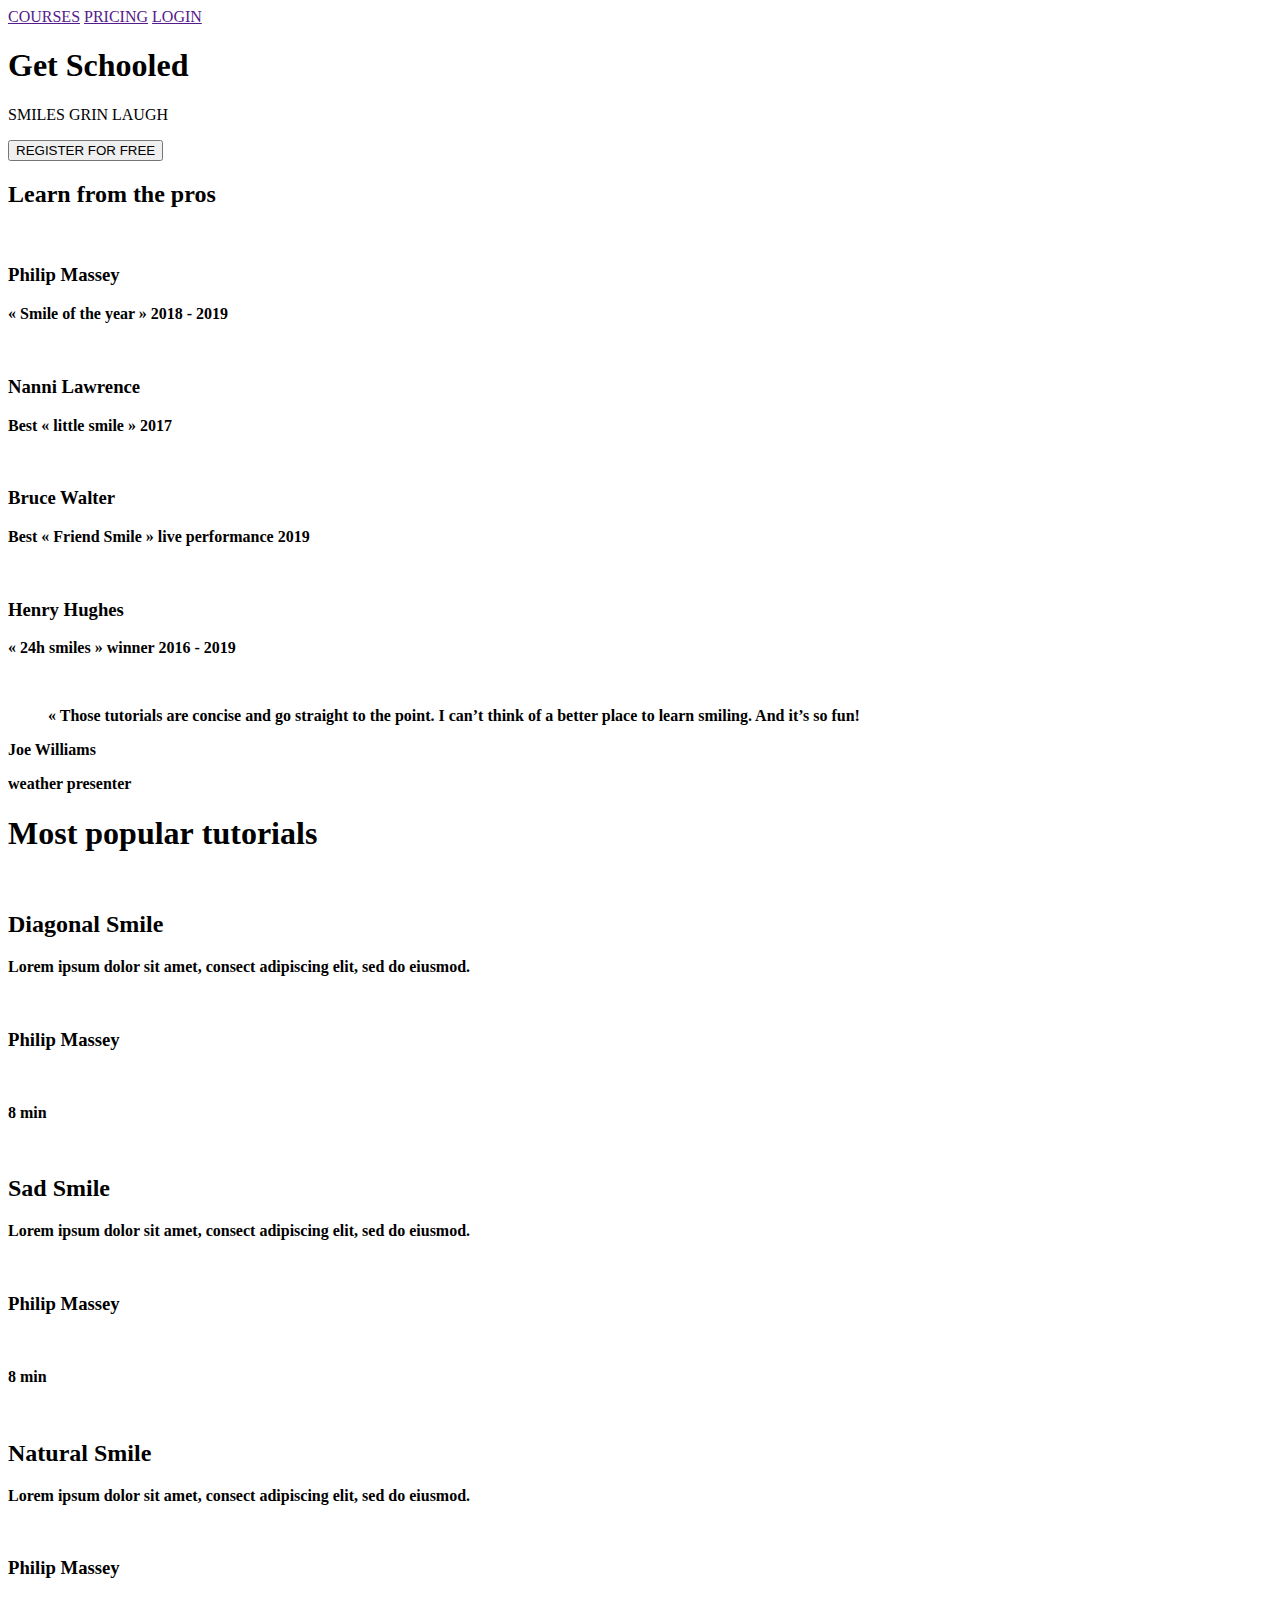
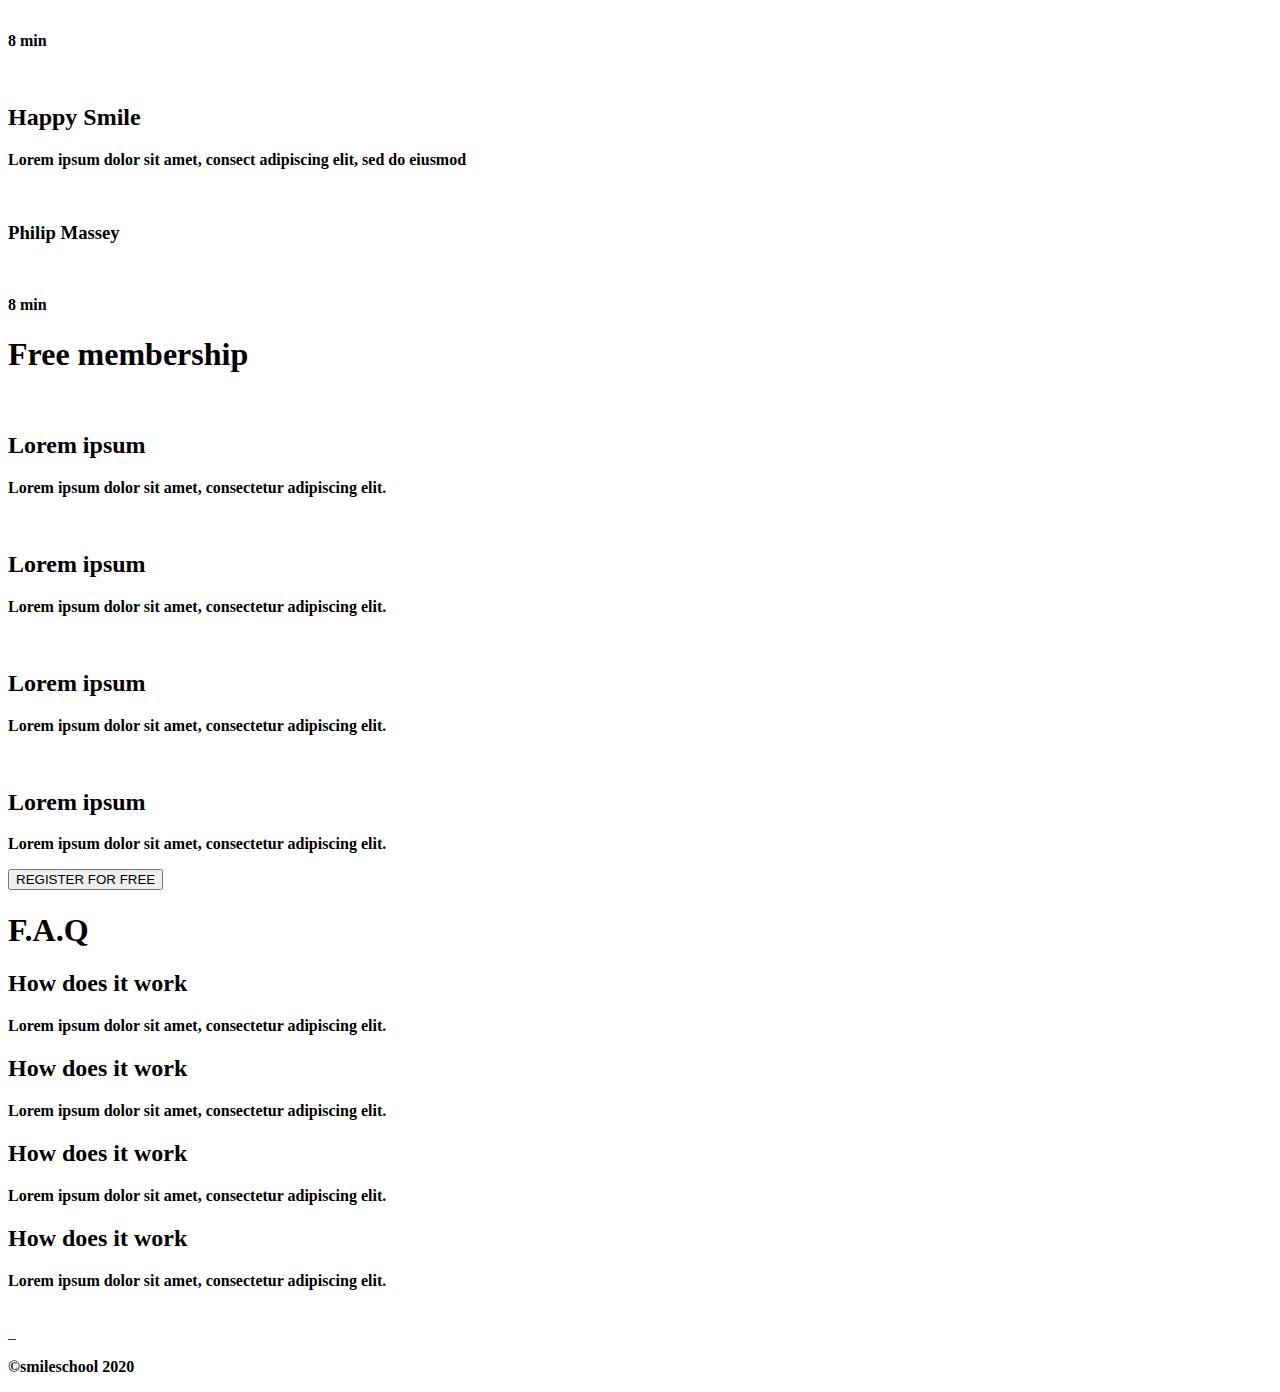
==== css_advanced/index.html @ d0dc6a41 "new changes" ====
<!DOCTYPE html>
<html lang="en">
<head> 
        <meta charset="utf-8">
		<meta name="viewport" content="width=device-width, initial-scale=1.0">
		<title><b>My Figma Schooled Homepage</b></title>
</head>
<body>
    <header>
        <div>
            <a href=""target="_blank>
                <img src="" alt="">
            </a>
            <div> 
                <a href="" target="_blank">COURSES</a>
                <a href="" target="_blank">PRICING</a>
                <a href="" target="_blank">LOGIN</a>
            </div>
        </div>
    </header>
    <main>
        <section>
            <div>
                    <h1>Get Schooled</h1>
                    <p>SMILES	GRIN	LAUGH</p>
                    <button>REGISTER FOR FREE</button>
            </div>
            <div>
                <h2><b>Learn<b> from the pros</h2>
                <div>
                    <div>
                        <img src="" alt="">
                        <h3>Philip Massey</h3>
                        <p>« Smile of the year » 2018 - 2019</p>
                    </div>
                    <div>
                        <img src="" alt="">
                        <h3>Nanni Lawrence</h3>
                        <p>Best « little smile » 2017</p>
                    </div>
                    <div>
                        <img src="" alt="">
                        <h3> Bruce Walter</h3>
                        <p>Best « Friend Smile » live performance 2019</p>
                    </div>
                    <div>
                        <img src="" alt="">
                        <h3>Henry Hughes</h3>
                        <p>« 24h smiles » winner 2016 - 2019</p>
                    </div>
                </div>
            </div>
        </section>
        <section>
            <div>
                <img src="" alt="">
                <div>
                     <blockquote>« Those tutorials are concise and go straight to the point. I can’t think of a better place to learn smiling. And it’s so fun!</blockquote>
                     <p>Joe Williams</p>
                     <p>weather presenter</p>
               </div>
            </div>
        </section>
        <section>
            <h1>Most <b>popular</b> tutorials</h1>
            <div>
                <div>
                    <img src="" alt="">
                    <h2>Diagonal Smile</h2>
                    <p>Lorem ipsum dolor sit amet, consect adipiscing elit, sed do eiusmod.</p>
                    <div>
                        <img src="" alt="">
                        <h3>Philip Massey</h3>
                    </div>
                    <div>
                        <div>
                            <img src="" alt="">
                            <img src="" alt="">
                            <img src="" alt="">
                            <img src="" alt="">
                            <img src="" alt="">
                        </div>
                        <p>8 min</p>
                    </div>
                </div>
                <div>
                    <img src="" alt="">
                    <h2>Sad Smile</h2>
                    <p>Lorem ipsum dolor sit amet, consect adipiscing elit, sed do eiusmod.</p>
                    <div>
                        <img src="" alt="">
                        <h3>Philip Massey</h3>
                    </div>
                    <div>
                        <div>
                            <img src="" alt="">
                            <img src="" alt="">
                            <img src="" alt="">
                            <img src="" alt="">
                        </div>
                        <p>8 min</p>
                    </div>
                </div>
                <div>
                    <img src="" alt="">
                    <h2>Natural Smile</h2>
                    <p>Lorem ipsum dolor sit amet, consect adipiscing elit, sed do eiusmod.</p>
                    <div>
                        <img src="" alt="">
                        <h3>Philip Massey</h3>
                    </div>
                    <div>
                        <div>
                            <img src="" alt="">
                            <img src="" alt="">
                            <img src="" alt="">
                            <img src="" alt="">
                        </div>
                        <p>8 min</p>
                    </div>
                </div>
                <div>
                    <img src="" alt="">
                    <h2>Happy Smile</h2>
                    <p>Lorem ipsum dolor sit amet, consect adipiscing elit, sed do eiusmod</p>
                    <div>
                        <img>
                        <h3>Philip Massey</h3>
                    </div>
                    <div>
                        <div>
                            <img src="" alt="">
                            <img src="" alt="">
                            <img src="" alt="">
                            <img src="" alt="">
                        </div>
                        <p>8 min</p>
                    </div>
                </div>
            </div>
        </section>
            <section>
                <h1><b>Free</b> membership</h1>
                <div>
                    <div>
                        <img src="" alt="">
                        <h2>Lorem ipsum</h2>
                        <p>Lorem ipsum dolor sit amet, consectetur adipiscing elit.</p>
                    </div>
                    <div>
                        <img src="" alt="">
                        <h2>Lorem ipsum</h2>
                        <p>Lorem ipsum dolor sit amet, consectetur adipiscing elit.</p>
                    </div>
                    <div>
                        <img src="" alt="">
                        <h2>Lorem ipsum</h2>
                        <p>Lorem ipsum dolor sit amet, consectetur adipiscing elit.</p>
                    </div>
                    <div>
                        <img src="" alt="">
                        <h2>Lorem ipsum</h2>
                        <p>Lorem ipsum dolor sit amet, consectetur adipiscing elit.</p>
                    </div>
                </div>
                <button> REGISTER FOR FREE</button>
            </section>
            <section>
                <h1>F.A.Q</h1>
                <div>
                    <div>
                         <div>
                              <h2>How does it work</h2>
                              <p>Lorem ipsum dolor sit amet, consectetur adipiscing elit.</p>
                         </div>
                         <div>
                            <h2>How does it work</h2>
                            <p>Lorem ipsum dolor sit amet, consectetur adipiscing elit.</p>
                         </div>
                    </div>
                    <div>
                        <div>
                             <h2>How does it work</h2>
                             <p>Lorem ipsum dolor sit amet, consectetur adipiscing elit.</p>
                        </div>
                        <div>
                           <h2>How does it work</h2>
                           <p>Lorem ipsum dolor sit amet, consectetur adipiscing elit.</p>
                        </div>
                   </div>
                </div>
            </section>
    </main>
    <footer>
        <div>
            <div>
                <img src="" alt="">
                <div>
                    <a href="" target="">
                        <img src="" alt="">
                    </a>
                    <a href="" target="">
                        <img src="" alt="">
                    </a>
                    <a href="" target="">
                        <img src="" alt="">
                    </a>
                </div>
            </div>
            <p>&copy;smileschool 2020</p>
    </footer>
</body>
</html>
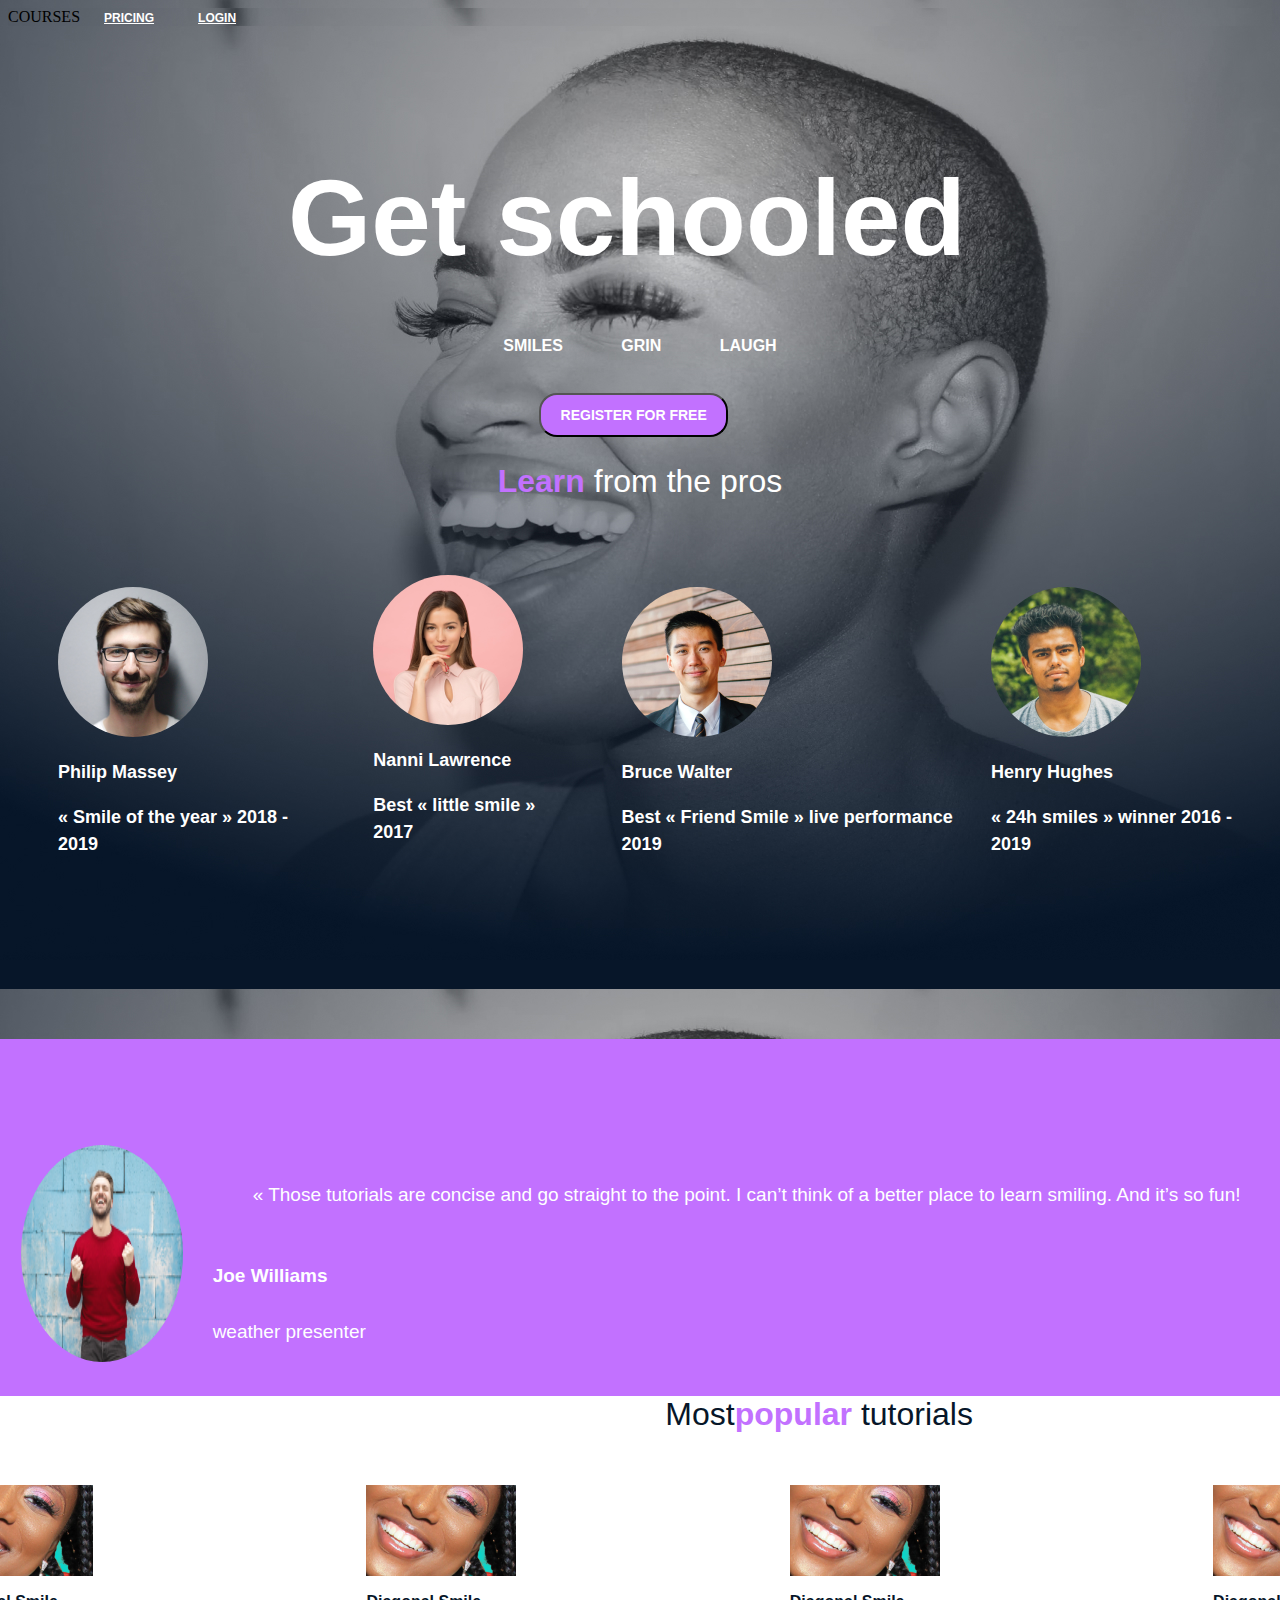
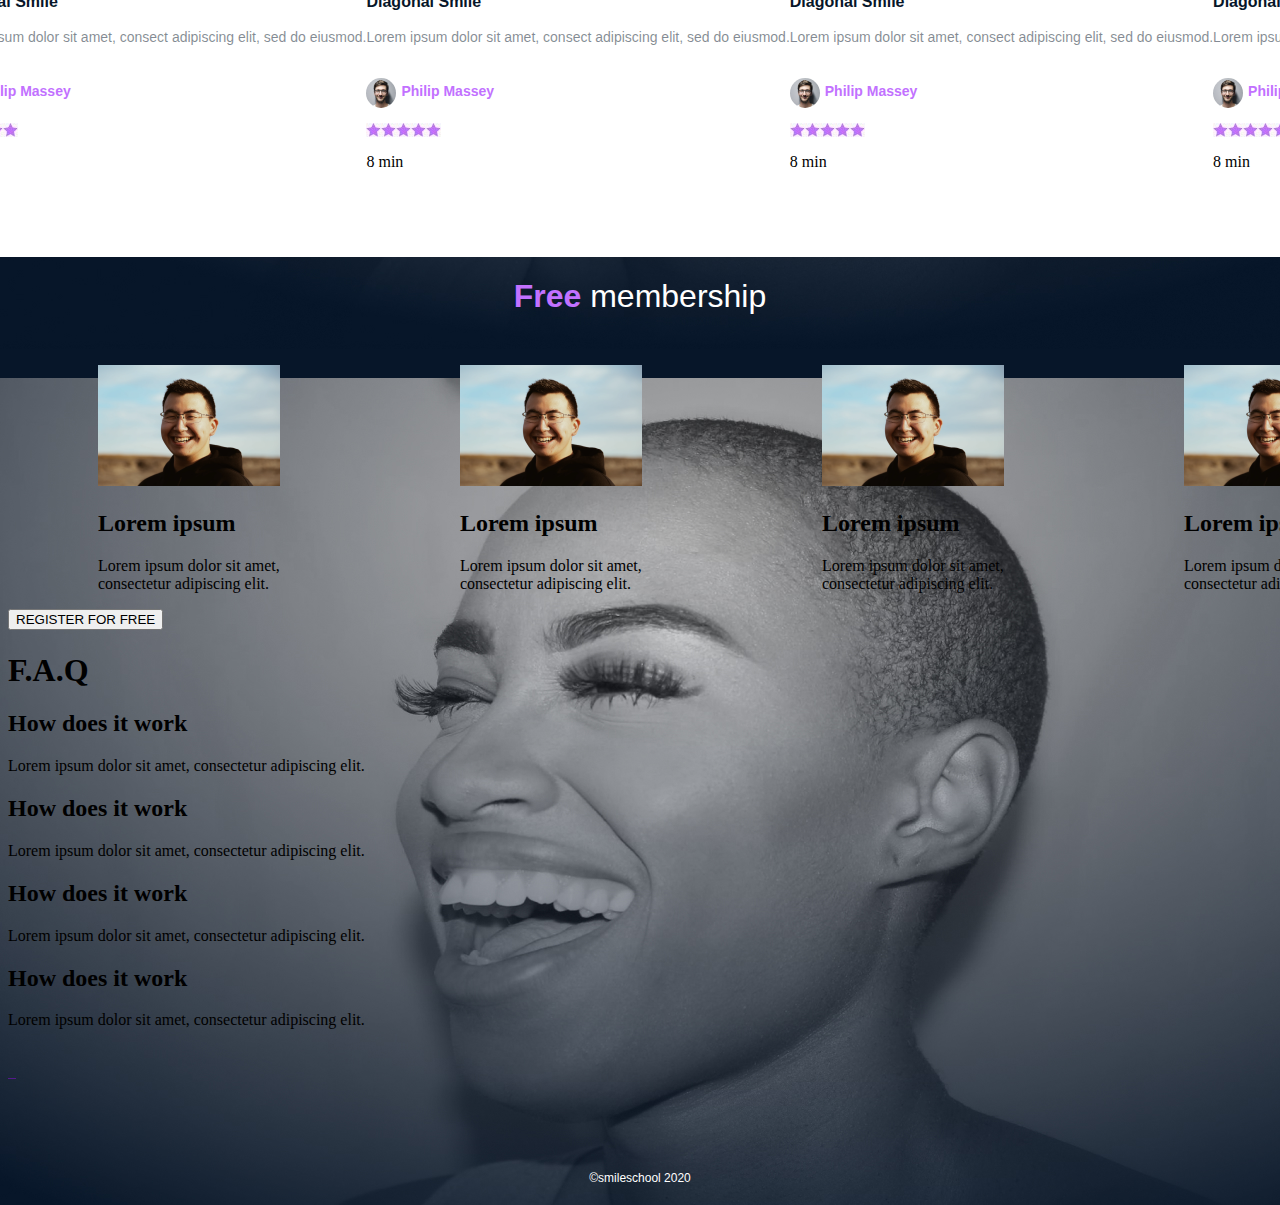
==== commit 169c8e63: "new changes" ====
--- a/css_advanced/index.html
+++ b/css_advanced/index.html
@@ -4,163 +4,168 @@
         <meta charset="utf-8">
 		<meta name="viewport" content="width=device-width, initial-scale=1.0">
 		<title><b>My Figma Schooled Homepage</b></title>
+        <link rel="stylesheet" href="base.css">
+		<link rel="stylesheet" href="style.css">
 </head>
 <body>
-    <header>
-        <div>
-            <a href=""target="_blank>
+    <header class ="flex-size_1">
+        <div class="flex_header"> 
+            <a href="https://getemoji.com/"target="_blank>
                 <img src="" alt="">
             </a>
-            <div> 
-                <a href="" target="_blank">COURSES</a>
-                <a href="" target="_blank">PRICING</a>
-                <a href="" target="_blank">LOGIN</a>
+            <div class="header_links_display> 
+                <a href="https://www.udacity.com/" target="_blank" class="header_links">COURSES</a>
+					<a href="https://bit.ly/3PHUTER" target="_blank" class="header_links">PRICING</a>
+					<a href="https://www.geeksforgeeks.org/" target="_blank" class="header_links">LOGIN</a>
             </div>
         </div>
     </header>
-    <main>
-        <section>
+    <main class="flex-size_2">
+        <section class="first_section">
+            <div class="first_div">
+                <h1 class="get_schooled">Get schooled</h1>
+                <p class="expressions"><b class="smile">SMILES</b>	<b class="grin">GRIN</b>	<b class="laugh">LAUGH</b></p>
+                <button class="first_button">REGISTER FOR FREE</button>
+            </div>
             <div>
-                    <h1>Get Schooled</h1>
-                    <p>SMILES	GRIN	LAUGH</p>
-                    <button>REGISTER FOR FREE</button>
-            </div>
+                <h2 class="learning"><b class="learn">Learn</b> from the pros</h2>
+                <div class="flex_banner learn_banner_dist">
+                    <div>
+                        <img src="Images/Phillip Massey.png" class="banner_images">
+                        <h3 class="banner_names">Philip Massey</h3>
+                        <p class="banner_names">« Smile of the year » 2018 - 2019</p>
+                    </div>
+                    <div class="space">
+                        <img src="Images/Nannie Lawrence.png" class="banner_images">
+                        <h3 class="banner_names">Nanni Lawrence</h3>
+                        <p class="banner_names">Best « little smile » 2017</p>
+                    </div>
+                    <div>
+                        <img src="Images/Bruce Walters.png" class="banner_images">
+                        <h3 class="banner_names"> Bruce Walter</h3>
+                        <p class="banner_names">Best « Friend Smile » live performance 2019</p>
+                    </div>
+                    <div>
+                        <img src="Images/Henry Hughes.png" class="banner_images">
+                        <h3 class="banner_names">Henry Hughes</h3>
+                        <p class="banner_names">« 24h smiles » winner 2016 - 2019</p>
+                    </div>
+                </div>
+            </div>
+        </section>
+        <section class="second_section">
             <div>
-                <h2><b>Learn<b> from the pros</h2>
-                <div>
-                    <div>
-                        <img src="" alt="">
-                        <h3>Philip Massey</h3>
-                        <p>« Smile of the year » 2018 - 2019</p>
-                    </div>
-                    <div>
-                        <img src="" alt="">
-                        <h3>Nanni Lawrence</h3>
-                        <p>Best « little smile » 2017</p>
-                    </div>
-                    <div>
-                        <img src="" alt="">
-                        <h3> Bruce Walter</h3>
-                        <p>Best « Friend Smile » live performance 2019</p>
-                    </div>
-                    <div>
-                        <img src="" alt="">
-                        <h3>Henry Hughes</h3>
-                        <p>« 24h smiles » winner 2016 - 2019</p>
-                    </div>
+                <img src="Images/Bitmap 1.png" alt="Joe_Williams.png" class="quote_image">
+                <div>
+                    <blockquote>« Those tutorials are concise and go straight to the point. I can’t think of a better place to learn smiling. And it’s so fun!
+                    </blockquote>
+                    <p class="name">Joe Williams</p>
+                    <p class="title">weather presenter</p>
                 </div>
             </div>
         </section>
-        <section>
-            <div>
-                <img src="" alt="">
-                <div>
-                     <blockquote>« Those tutorials are concise and go straight to the point. I can’t think of a better place to learn smiling. And it’s so fun!</blockquote>
-                     <p>Joe Williams</p>
-                     <p>weather presenter</p>
-               </div>
-            </div>
+        <section class="third_section">
+            <h1 class="tutorial">Most<b class="popular">popular</b> tutorials</h1>
+            <div class="third_section_div">
+                <div>
+                    <img src="Images/Diagonal Smile.png" alt="Diagonal.png">
+                    <h2 class="smiles">Diagonal Smile</h2>
+                    <p class="smile_text">Lorem ipsum dolor sit amet, consect adipiscing elit, sed do eiusmod.</p>
+                    <div class="flex">
+                        <img src="Images/9.png" alt="Phillip_Massey.png">
+                        <h3  class="philip">Philip Massey</h3>
+                    </div>
+                    <div>
+                        <div class="flex_1">
+                            <img src="Images/Colored_Rating_Star_1.jpeg" alt="colored_star">
+                            <img src="Images/Colored_Rating_Star_1.jpeg" alt="colored_star">
+                            <img src="Images/Colored_Rating_Star_1.jpeg" alt="colored_star">
+                            <img src="Images/Colored_Rating_Star_1.jpeg" alt="colored_star">
+                            <img src="Images/Colored_Rating_Star_1.jpeg" alt="colored_star">
+                        </div>
+                        <p>8 min</p>
+                    </div>
+                </div>
+                <div>
+                    <img src="Images/Diagonal Smile.png" alt="Diagonal.png">
+                    <h2 class="smiles">Diagonal Smile</h2>
+                    <p class="smile_text">Lorem ipsum dolor sit amet, consect adipiscing elit, sed do eiusmod.</p>
+                    <div class="flex">
+                        <img src="Images/9.png" alt="Phillip_Massey.png">
+                        <h3  class="philip">Philip Massey</h3>
+                    </div>
+                    <div>
+                        <div class="flex_1">
+                            <img src="Images/Colored_Rating_Star_1.jpeg" alt="colored_star">
+                            <img src="Images/Colored_Rating_Star_1.jpeg" alt="colored_star">
+                            <img src="Images/Colored_Rating_Star_1.jpeg" alt="colored_star">
+                            <img src="Images/Colored_Rating_Star_1.jpeg" alt="colored_star">
+                            <img src="Images/Colored_Rating_Star_1.jpeg" alt="colored_star">
+                        </div>
+                        <p>8 min</p>
+                    </div>
+                </div>
+                    <div>
+                    <img src="Images/Diagonal Smile.png" alt="Diagonal.png">
+                    <h2 class="smiles">Diagonal Smile</h2>
+                    <p class="smile_text">Lorem ipsum dolor sit amet, consect adipiscing elit, sed do eiusmod.</p>
+                    <div class="flex">
+                        <img src="Images/9.png" alt="Phillip_Massey.png">
+                        <h3  class="philip">Philip Massey</h3>
+                    </div>
+                    <div>
+                        <div class="flex_1">
+                            <img src="Images/Colored_Rating_Star_1.jpeg" alt="colored_star">
+                            <img src="Images/Colored_Rating_Star_1.jpeg" alt="colored_star">
+                            <img src="Images/Colored_Rating_Star_1.jpeg" alt="colored_star">
+                            <img src="Images/Colored_Rating_Star_1.jpeg" alt="colored_star">
+                            <img src="Images/Colored_Rating_Star_1.jpeg" alt="colored_star">
+                        </div>
+                        <p>8 min</p>
+                    </div>
+                </div>
+                <div>
+                    <img src="Images/Diagonal Smile.png" alt="Diagonal.png">
+                    <h2 class="smiles">Diagonal Smile</h2>
+                    <p class="smile_text">Lorem ipsum dolor sit amet, consect adipiscing elit, sed do eiusmod.</p>
+                    <div class="flex">
+                        <img src="Images/9.png" alt="Phillip_Massey.png">
+                        <h3  class="philip">Philip Massey</h3>
+                    </div>
+                    <div>
+                        <div class="flex_1">
+                            <img src="Images/Colored_Rating_Star_1.jpeg" alt="colored_star">
+                            <img src="Images/Colored_Rating_Star_1.jpeg" alt="colored_star">
+                            <img src="Images/Colored_Rating_Star_1.jpeg" alt="colored_star">
+                            <img src="Images/Colored_Rating_Star_1.jpeg" alt="colored_star">
+                            <img src="Images/Colored_Rating_Star_1.jpeg" alt="colored_star">
+                        </div>
+                        <p>8 min</p>
+                    </div>
+                </div>
         </section>
-        <section>
-            <h1>Most <b>popular</b> tutorials</h1>
-            <div>
-                <div>
-                    <img src="" alt="">
-                    <h2>Diagonal Smile</h2>
-                    <p>Lorem ipsum dolor sit amet, consect adipiscing elit, sed do eiusmod.</p>
-                    <div>
-                        <img src="" alt="">
-                        <h3>Philip Massey</h3>
-                    </div>
-                    <div>
-                        <div>
-                            <img src="" alt="">
-                            <img src="" alt="">
-                            <img src="" alt="">
-                            <img src="" alt="">
-                            <img src="" alt="">
-                        </div>
-                        <p>8 min</p>
-                    </div>
-                </div>
-                <div>
-                    <img src="" alt="">
-                    <h2>Sad Smile</h2>
-                    <p>Lorem ipsum dolor sit amet, consect adipiscing elit, sed do eiusmod.</p>
-                    <div>
-                        <img src="" alt="">
-                        <h3>Philip Massey</h3>
-                    </div>
-                    <div>
-                        <div>
-                            <img src="" alt="">
-                            <img src="" alt="">
-                            <img src="" alt="">
-                            <img src="" alt="">
-                        </div>
-                        <p>8 min</p>
-                    </div>
-                </div>
-                <div>
-                    <img src="" alt="">
-                    <h2>Natural Smile</h2>
-                    <p>Lorem ipsum dolor sit amet, consect adipiscing elit, sed do eiusmod.</p>
-                    <div>
-                        <img src="" alt="">
-                        <h3>Philip Massey</h3>
-                    </div>
-                    <div>
-                        <div>
-                            <img src="" alt="">
-                            <img src="" alt="">
-                            <img src="" alt="">
-                            <img src="" alt="">
-                        </div>
-                        <p>8 min</p>
-                    </div>
-                </div>
-                <div>
-                    <img src="" alt="">
-                    <h2>Happy Smile</h2>
-                    <p>Lorem ipsum dolor sit amet, consect adipiscing elit, sed do eiusmod</p>
-                    <div>
-                        <img>
-                        <h3>Philip Massey</h3>
-                    </div>
-                    <div>
-                        <div>
-                            <img src="" alt="">
-                            <img src="" alt="">
-                            <img src="" alt="">
-                            <img src="" alt="">
-                        </div>
-                        <p>8 min</p>
-                    </div>
-                </div>
-            </div>
-        </section>
-            <section>
-                <h1><b>Free</b> membership</h1>
-                <div>
-                    <div>
-                        <img src="" alt="">
-                        <h2>Lorem ipsum</h2>
-                        <p>Lorem ipsum dolor sit amet, consectetur adipiscing elit.</p>
-                    </div>
-                    <div>
-                        <img src="" alt="">
-                        <h2>Lorem ipsum</h2>
-                        <p>Lorem ipsum dolor sit amet, consectetur adipiscing elit.</p>
-                    </div>
-                    <div>
-                        <img src="" alt="">
-                        <h2>Lorem ipsum</h2>
-                        <p>Lorem ipsum dolor sit amet, consectetur adipiscing elit.</p>
-                    </div>
-                    <div>
-                        <img src="" alt="">
-                        <h2>Lorem ipsum</h2>
-                        <p>Lorem ipsum dolor sit amet, consectetur adipiscing elit.</p>
+            <sectionclass="fourth_section">
+				<h1 class="membership"><b class="free">Free</b> membership</h1>
+                <div class="fourth_section_div">
+                    <div class="divs">
+                        <img src="Images/Happy Smile.png" alt="smile.png">
+                        <h2>Lorem ipsum</h2>
+                        <p>Lorem ipsum dolor sit amet,<br>consectetur adipiscing elit.</p>
+                    </div>
+                    <div class="divs">
+                        <img src="Images/Happy Smile.png" alt="smile.png">
+                        <h2>Lorem ipsum</h2>
+                        <p>Lorem ipsum dolor sit amet,<br>consectetur adipiscing elit.</p>
+                    </div>
+                    <div class="divs">
+                        <img src="Images/Happy Smile.png" alt="smile.png">
+                        <h2>Lorem ipsum</h2>
+                        <p>Lorem ipsum dolor sit amet,<br>consectetur adipiscing elit.</p>
+                    </div>
+                    <div class="divs">
+                        <img src="Images/Happy Smile.png" alt="smile.png">
+                        <h2>Lorem ipsum</h2>
+                        <p>Lorem ipsum dolor sit amet,<br>consectetur adipiscing elit.</p>
                     </div>
                 </div>
                 <button> REGISTER FOR FREE</button>
--- a/css_advanced/style.css
+++ b/css_advanced/style.css
@@ -0,0 +1,390 @@
+title {
+    font-family: "Arial", sans-serif;
+    font-size: 24px;
+    color: #333;
+    text-transform: uppercase;
+    background-color: #071629;
+}
+body {
+    display: flex;
+    flex-direction: column;
+    background-image: url("Images/Background1.jfif");
+    /*background-color: rgba(7,22,41,0.8);*/
+}
+.flex-size_1 {
+    flex: 2;
+    background-image: url("Images/Background1.jfif");
+}
+.flex-size_2 {
+    flex: 10;
+    /*background-color: rgba(0,0,255,0.5);*/
+}
+.flex-size_3 {
+    flex: 3;
+    background-color: #071629;
+    margin: -40px -45.5% 30px -17%;
+    padding: 30px 0 110px 150px;
+}
+.flex_header {
+    display: flex;
+    flex-direction: row;
+}
+.header_links_display {
+    position: absolute;
+    right: 15%;
+    /*background-color: rgba(0,245,0,0.2);*/
+    top: 28px;
+}
+.header_links {
+    /*background-color: green;*/
+    color: white;
+    font-size: 12px;
+    font-family: "Source Sans Pro", sans-serif;
+    font-weight: 700;
+    word-wrap: break-word;
+    margin: 0px 20px;
+}
+.first_section {
+    /*background-color: rgba(245,0,0,0.3);*/
+    margin-top: 10.3% /*78px*/;
+    /*background-image: url("images/Bitmap7.png");*/
+}
+.first_div {
+    /*background-color: rgba(0,0,245,0.3);*/
+    
+}
+.get_schooled {
+    /*background-color: rgba(0,245,0,0.3);*/
+    padding-right: 26px;
+    text-align: center;
+    color: white;
+    font-size: 107px;
+    font-family: "Source Sans Pro", sans-serif;
+    font-weight: 700;
+    word-wrap: break-word;
+}
+.expressions {
+    text-align: center;
+    /*background-color: rgba(0,255,0,0.3);*/
+    margin-top: -15px;
+    margin-bottom: 38px;
+    color: white;
+    font-size: 16px;
+    font-family: "Source Sans Pro", sans-serif;
+    font-weight: 700;
+    word-wrap: break-word
+}
+.smile {
+    /*background-color: red;*/
+    margin: 0 27px;
+}
+.grin {
+    /*background-color: blue;*/
+    margin: 0 27px;
+}
+.laugh {
+    /*background-color: black;*/
+    margin: 0 27px;
+}
+.first_button {
+    background: #C271FF;
+    height: 44px;
+    width: 15%;
+    border-radius: 18px;
+    position: relative;
+    left: 42%;
+    color: white;
+    font-size: 14px;
+    font-family: "Source Sans Pro", sans-serif;
+    font-weight: 600;
+    word-wrap: break-word;
+}
+.second_div {
+    /*background-color: rgba(0,0,255,0.3);*/
+    margin-top: 3.0%;
+}
+.learning {
+    text-align: center;
+    /*background-color: rgba(245,0,0,0.3);*/
+    color: white;
+    font-size: 32px;
+    font-family: "Source Sans Pro", sans-serif;
+    font-weight: 300;
+    word-wrap: break-word;
+}
+.learn {
+    color: #C271FF;
+    font-size: 32px;
+    font-family: "Source Sans Pro", sans-serif;
+    font-weight: 700;
+    word-wrap: break-word;
+}
+.flex_banner {
+    display: flex;
+    /*background-color: rgba(0,255,0,0.3);*/
+    flex-direction: row;
+    padding-left: 50px; 
+}
+.learn_banner_dist {
+    margin-top: 87px;
+}
+.banner_images, .quote_image{
+    border-radius: 50%;
+}
+.banner_names {
+    color: white;
+    font-size: 18px;
+    font-family: "Source Sans Pro", sans-serif;
+    font-weight: 900;
+    line-height: 27px;
+    word-wrap: break-word
+}
+.banner_texts {
+    color: white;
+    font-size: 16px;
+    font-family: "Source Sans Pro", sans-serif;
+    font-style: italic;
+    font-weight: 400;
+    word-wrap: break-word
+}
+.space {
+    margin: -1% 45px 0px;
+}
+/*
+.bold_center {
+    margin-left: 35px;
+}
+*/
+.second_section {
+    margin: 12.85% -45.35% 0 -17%;
+    background-color:#C271FF;
+    padding: 10% 18% 7%;
+}
+.second_section div, .second_section div div {
+    display: flex;
+}
+.second_section div {
+    flex-direction: row;
+}
+.second_section div div {
+    flex-direction: column;
+}
+.second_section .name {
+    margin: 40px 0 15px;
+    color: white;
+    font-size: 19px;
+    font-family: "Source Sans Pro", sans-serif;
+    font-weight: 700;
+    word-wrap: break-word;
+}
+.second_section .title {
+    color: white;
+    font-size: 19px;
+    font-family: "Source Sans Pro", sans-serif;
+    font-weight: 400;
+    word-wrap: break-word;
+}
+.second_section blockquote {
+    color: white;
+    font-size: 19px;
+    font-family: "Source Sans Pro", sans-serif;
+    font-weight: 400;
+    word-wrap: break-word;
+}
+.second_section img {
+    margin-top: -20px;
+    margin-right: 30px;
+}
+.third_section {
+    background-color: #FFFFFF;
+    margin: -6% -45.35% 0 -17%;
+}
+.tutorial {
+    text-align: center;
+    color: #071629;
+    font-size: 32px;
+    font-family: "Source Sans Pro", sans-serif;
+    font-weight: 300;
+    word-wrap: break-word;
+}
+.popular {
+    color: #C271FF;
+    font-size: 32px;
+    font-family: "Source Sans Pro", sans-serif;
+    font-weight: 700;
+    word-wrap: break-word;
+}
+.third_section_div {
+    display: flex;
+    flex-direction: row;
+    padding: 30px 10px 70px 150px;
+}
+.smiles {
+    color: #071629;
+    font-size: 16px;
+    font-family: "Source Sans Pro", sans-serif;
+    font-weight: 700;
+    word-wrap: break-word;
+}
+.smile_text {
+    color: rgba(7, 22, 41, 0.50);
+    font-size: 14px;
+    font-family: "Source Sans Pro", sans-serif;
+    font-weight: 400;
+    line-height: 24px;
+    word-wrap: break-word
+}
+.third_section_div .flex {
+    display: flex;
+    flex-direction: row;
+}
+.third_section_div .flex img {
+    margin: 15px 5px 15px 0;
+    border-radius: 50%;
+}
+.third_section_div .flex h3 {
+    margin-top: 15px;
+}
+.third_section_div .flex_1 {
+    display: flex;
+    flex-direction: row;
+}
+.third_section_div .flex_1 p {
+    margin: -4px 0 0 90px;
+    color: #C271FF;
+    font-size: 14px;
+    font-family: "Source Sans Pro", sans-serif;
+    font-weight: 600;
+    line-height: 27px;
+    word-wrap: break-word;
+}
+.philip {
+    color: #C271FF;
+    font-size: 14px;
+    font-family: "Source Sans Pro", sans-serif;
+    font-weight: 600;
+    line-height: 27px;
+    word-wrap: break-word;
+}
+.fourth_section {
+    background-color: #071629;
+    margin: -3px -45.5% 20px -17%;
+    padding: 30px 0 150px 100px;
+}
+.membership {
+    text-align: center;
+    color: white;
+    font-size: 32px;
+    font-family: "Source Sans Pro", sans-serif;
+    font-weight: 300;
+    word-wrap: break-word;
+    margin-bottom: 50px;
+}
+.free {
+    color: #C271FF;
+    font-size: 32px;
+    font-family: "Source Sans Pro", sans-serif;
+    font-weight: 700;
+    word-wrap: break-word;
+}
+.fourth_section_div {
+    display: flex;
+    flex-direction: row;
+}
+.fourth_section button {
+    position: relative;
+    left: 43%;
+    top: 80px;
+    background: #C271FF;
+    border-radius: 22px;
+    height: 44px;
+    width: 162px;
+    color: white;
+    font-size: 14px;
+    font-family: "Source Sans Pro", sans-serif;
+    font-weight: 600;
+    word-wrap: break-word
+}
+.fourth_section_div .divs {
+    margin: 0 90px 0;
+}
+.fourth_section h2 {
+    color: white;
+    font-size: 18px;
+    font-family: "Source Sans Pro", sans-serif;
+    font-weight: 600;
+    line-height: 26px;
+    word-wrap: break-word;
+}
+.fourth_section p {
+    color: white;
+    font-size: 14px;
+    font-family: "Source Sans Pro", sans-serif;
+    font-weight: 400;
+    line-height: 26px;
+    word-wrap: break-word;
+}
+.fifth_section {
+    background-color: #fff;
+    margin: -40px -45.5% 30px -17%;
+    padding: 30px 0 40px 150px;
+}
+.fifth_flex {
+    display: flex;
+}
+.fifth_section_out_div {
+    flex-direction: column;
+    padding: 0 0 0 60px;
+}
+.fifth_section_in_div {
+    flex-direction: row;
+}
+.Q_and_A {
+    text-align: center;
+    color: #071629;
+    font-size: 60px;
+    font-family: "Source Sans Pro", sans-serif;
+    font-weight: 300;
+    word-wrap: break-word;
+}
+.fifth_section_in_div h2 {
+    color: #071629;
+    font-size: 16px;
+    font-family: "Source Sans Pro", sans-serif;
+    font-weight: 700;
+    word-wrap: break-word;
+}
+.fifth_section_in_div p {
+    color: rgba(7, 22, 41, 0.50);
+    font-size: 14px;
+    font-family: "Source Sans Pro", sans-serif;
+    font-weight: 400;
+    line-height: 24px;
+    word-wrap: break-word;
+}
+.left_div {
+    margin-left: 40px;
+}
+.right_div {
+    margin-left: 240px;
+}
+.footer_div {
+    display: flex;
+    flex-direction: row;
+}
+.footer_div div {
+    position: relative;
+    right: -70%;
+}
+.twitter {
+    border-radius: 50%;
+}
+footer p {
+    text-align: center;
+    margin-top: 90px;
+    color: white;
+    font-size: 12px;
+    font-family: "Source Sans Pro", sans-serif;
+    font-weight: 400;
+    word-wrap: break-word;
+}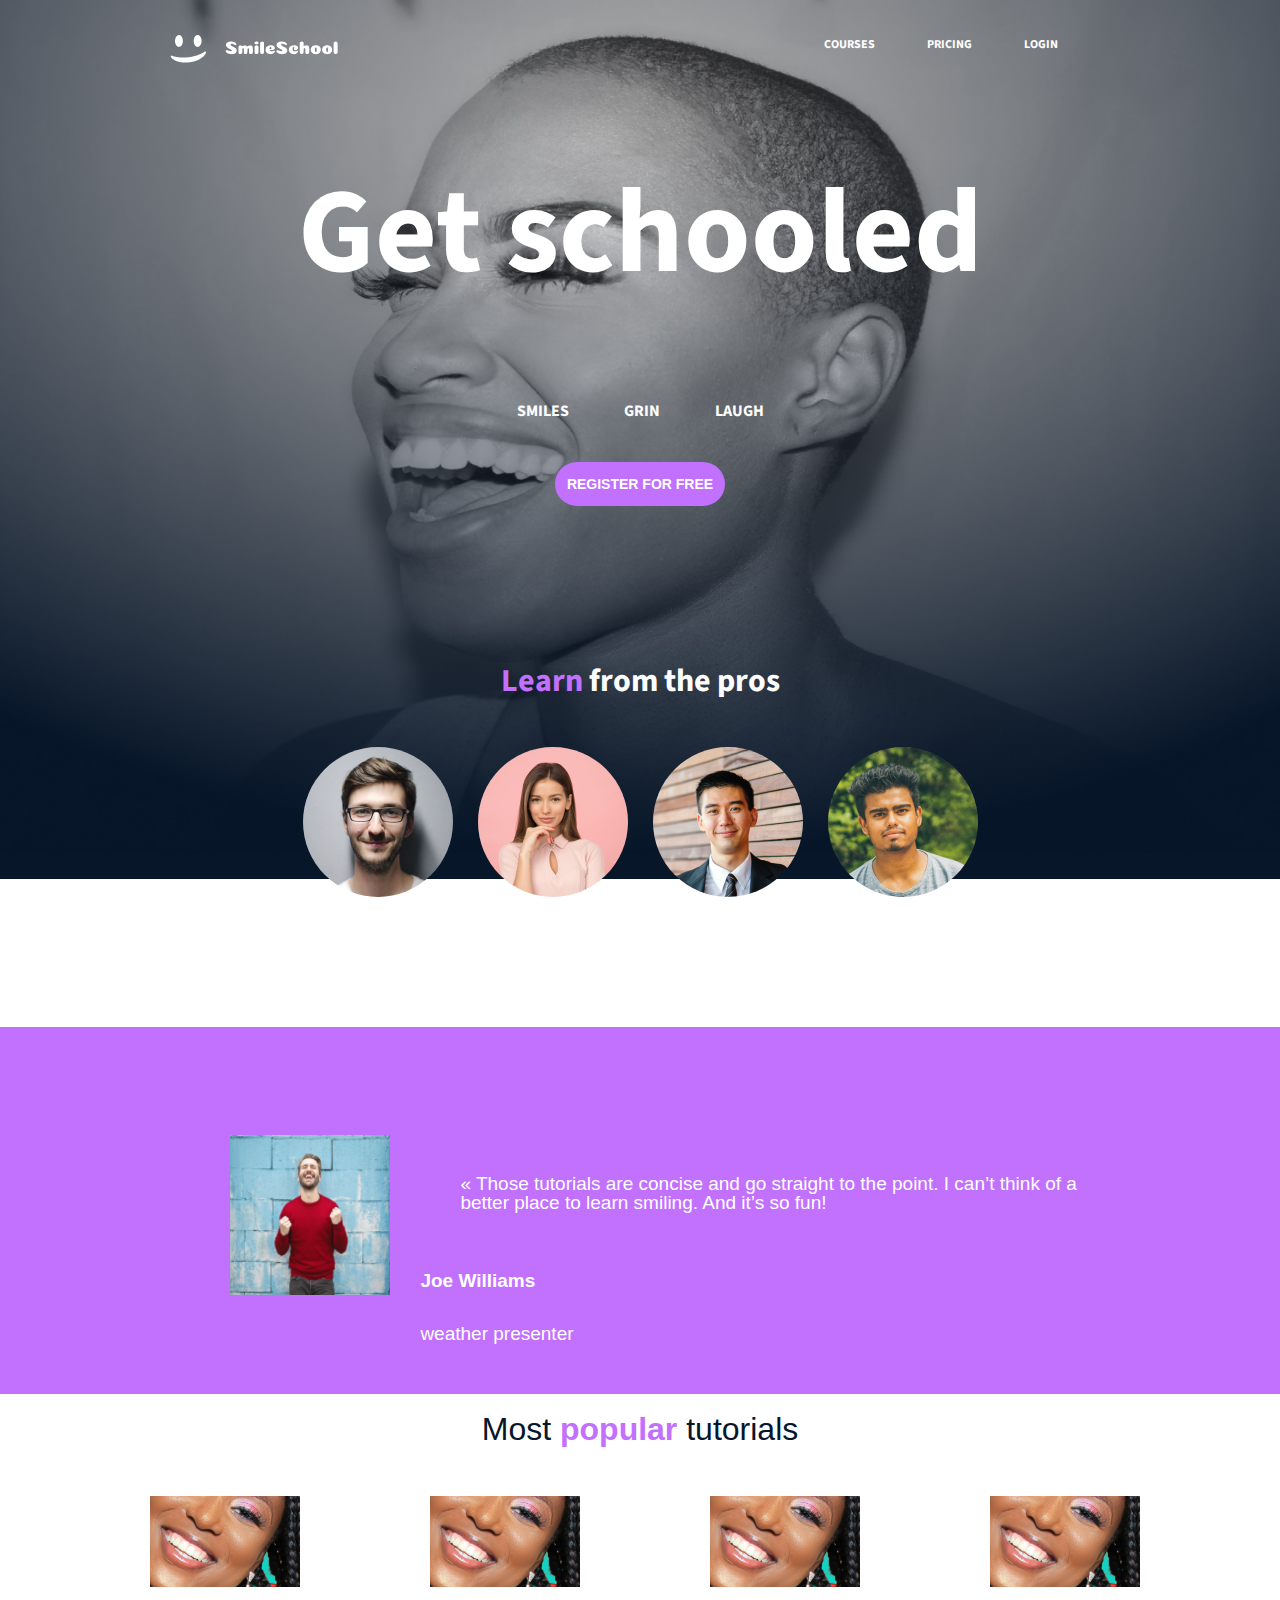
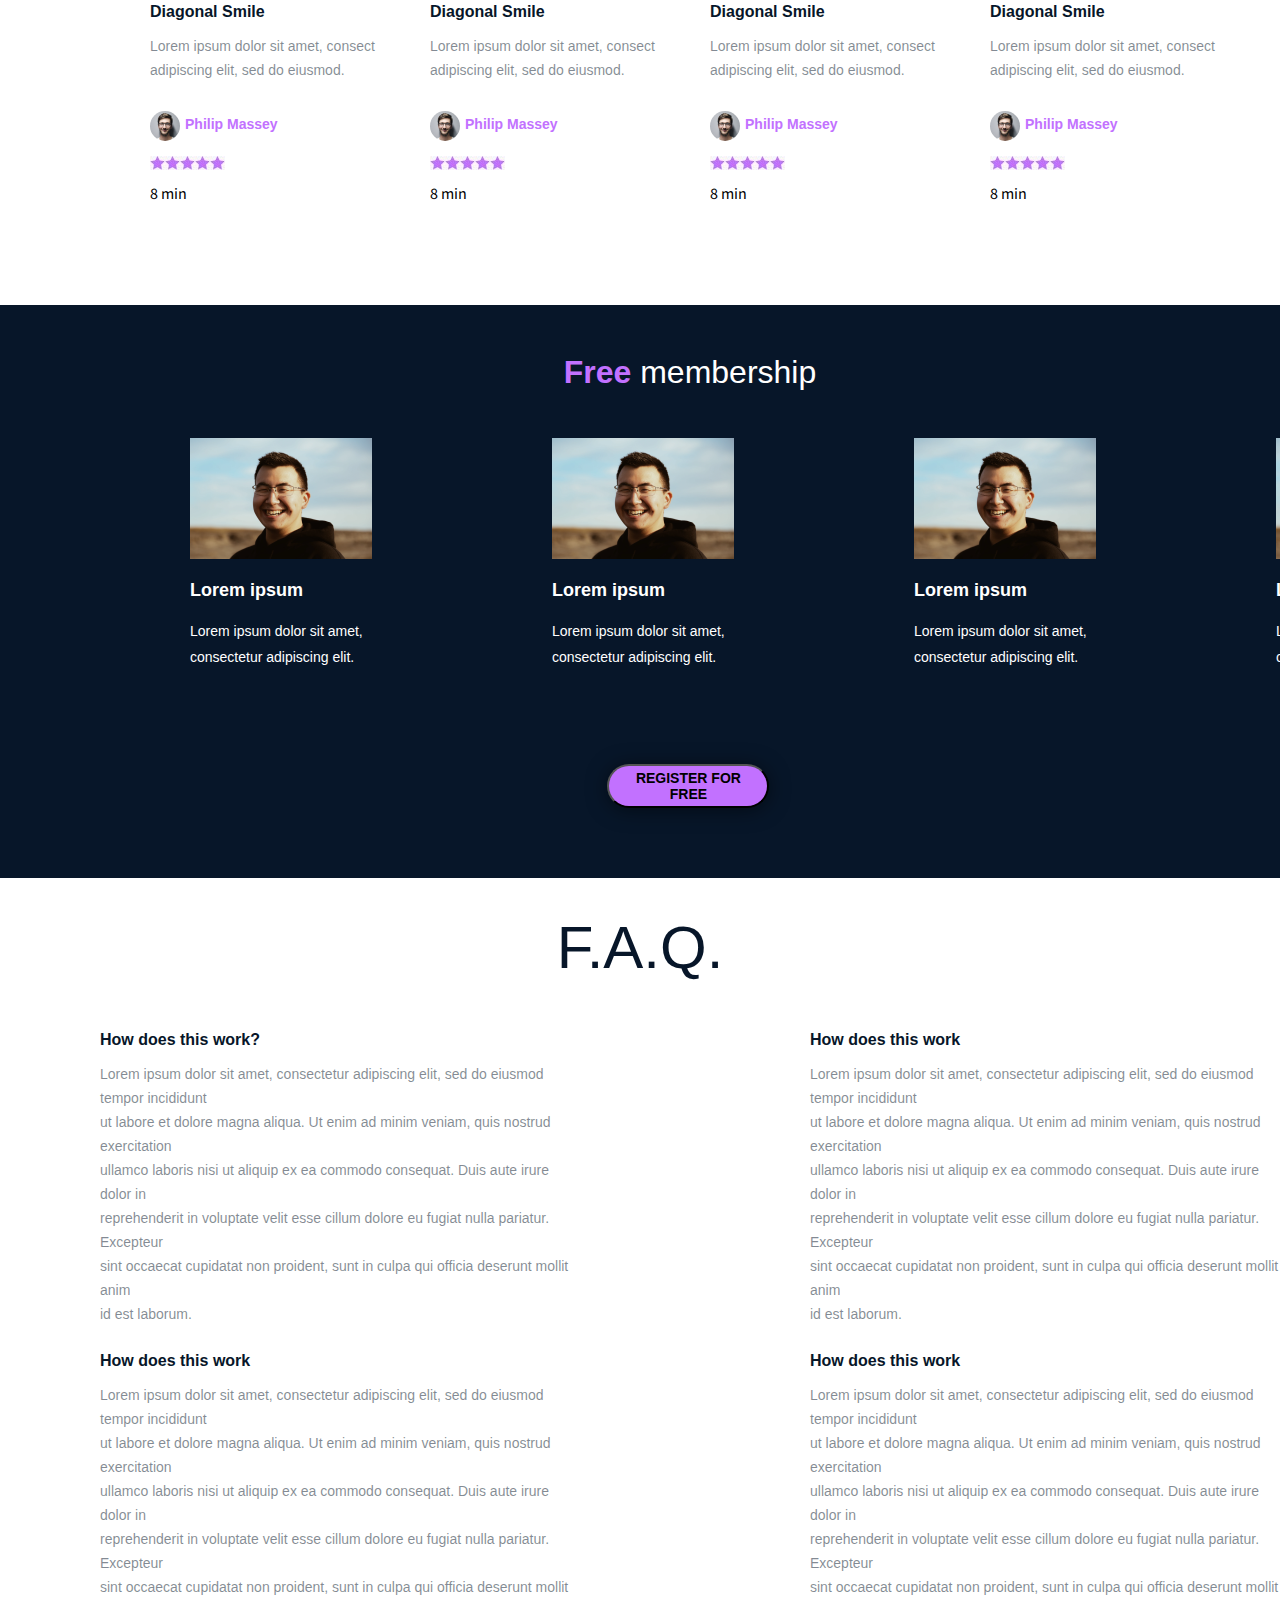
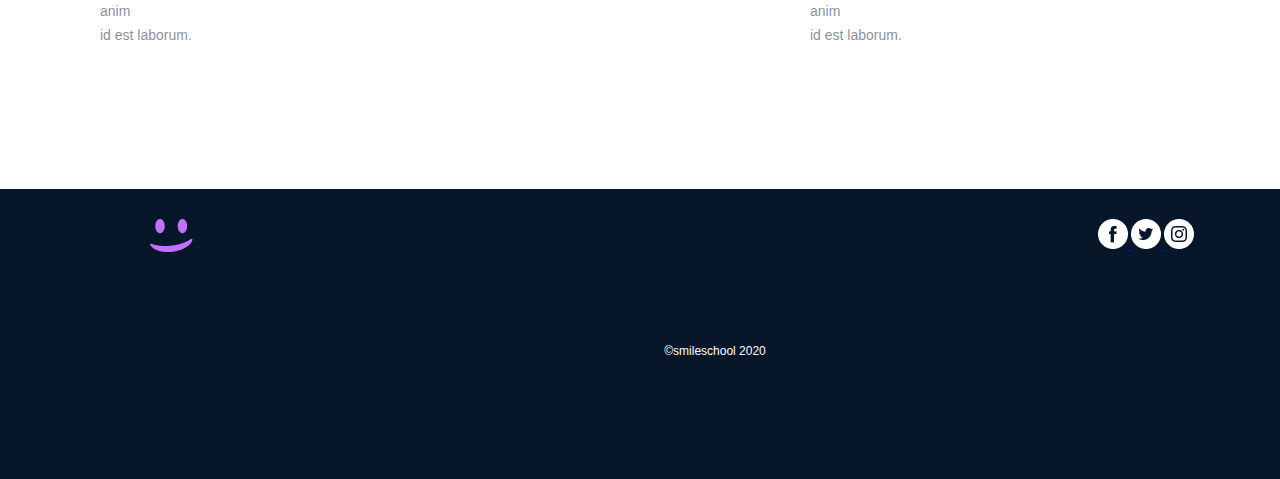
==== commit 9f9afb5e: "new changes" ====
--- a/css_advanced/index.html
+++ b/css_advanced/index.html
@@ -1,150 +1,168 @@
 <!DOCTYPE html>
 <html lang="en">
 <head> 
-        <meta charset="utf-8">
-		<meta name="viewport" content="width=device-width, initial-scale=1.0">
-		<title><b>My Figma Schooled Homepage</b></title>
-        <link rel="stylesheet" href="base.css">
-		<link rel="stylesheet" href="style.css">
+    <meta charset="utf-8">
+    <meta name="viewport" content="width=device-width, initial-scale=1.0">
+    <title><b>My Figma Schooled Homepage</b></title>
+    <link rel="preconnect" href="https://fonts.googleapis.com">
+    <link rel="preconnect" href="https://fonts.gstatic.com" crossorigin>
+    <link href="https://fonts.googleapis.com/css2?family=Source+Sans+3&display=swap" rel="stylesheet">
+    <link rel="stylesheet" href="base.css">
+    <link rel="stylesheet" href="style.css">
 </head>
 <body>
-    <header class ="flex-size_1">
-        <div class="flex_header"> 
-            <a href="https://getemoji.com/"target="_blank>
-                <img src="" alt="">
+    <header>
+        <div class="logo-div">
+            <a href="https://getemoji.com/"target="_blank">
+                <img src="Images/logo.png" alt="Logo.png">
             </a>
-            <div class="header_links_display> 
-                <a href="https://www.udacity.com/" target="_blank" class="header_links">COURSES</a>
-					<a href="https://bit.ly/3PHUTER" target="_blank" class="header_links">PRICING</a>
-					<a href="https://www.geeksforgeeks.org/" target="_blank" class="header_links">LOGIN</a>
-            </div>
-        </div>
+        </div>
+        <div class="header_links_display"> 
+                <div class="anchor-tags">
+                    <a href="https://www.udacity.com/" target="_blank" class="header_links">COURSES</a>
+                </div>
+                <div class="anchor-tags">
+                    <a href="https://bit.ly/3PHUTER" target="_blank" class="header_links">PRICING</a>
+                </div>
+                <div class="anchor-tags">
+                    <a href="https://www.geeksforgeeks.org/" target="_blank" class="header_links">LOGIN</a>
+                </div>
+        </div>
+
     </header>
-    <main class="flex-size_2">
-        <section class="first_section">
-            <div class="first_div">
-                <h1 class="get_schooled">Get schooled</h1>
-                <p class="expressions"><b class="smile">SMILES</b>	<b class="grin">GRIN</b>	<b class="laugh">LAUGH</b></p>
-                <button class="first_button">REGISTER FOR FREE</button>
-            </div>
-            <div>
-                <h2 class="learning"><b class="learn">Learn</b> from the pros</h2>
-                <div class="flex_banner learn_banner_dist">
-                    <div>
-                        <img src="Images/Phillip Massey.png" class="banner_images">
-                        <h3 class="banner_names">Philip Massey</h3>
-                        <p class="banner_names">« Smile of the year » 2018 - 2019</p>
-                    </div>
-                    <div class="space">
-                        <img src="Images/Nannie Lawrence.png" class="banner_images">
-                        <h3 class="banner_names">Nanni Lawrence</h3>
-                        <p class="banner_names">Best « little smile » 2017</p>
-                    </div>
-                    <div>
-                        <img src="Images/Bruce Walters.png" class="banner_images">
-                        <h3 class="banner_names"> Bruce Walter</h3>
-                        <p class="banner_names">Best « Friend Smile » live performance 2019</p>
-                    </div>
-                    <div>
-                        <img src="Images/Henry Hughes.png" class="banner_images">
-                        <h3 class="banner_names">Henry Hughes</h3>
-                        <p class="banner_names">« 24h smiles » winner 2016 - 2019</p>
-                    </div>
-                </div>
-            </div>
-        </section>
-        <section class="second_section">
-            <div>
-                <img src="Images/Bitmap 1.png" alt="Joe_Williams.png" class="quote_image">
-                <div>
-                    <blockquote>« Those tutorials are concise and go straight to the point. I can’t think of a better place to learn smiling. And it’s so fun!
-                    </blockquote>
-                    <p class="name">Joe Williams</p>
-                    <p class="title">weather presenter</p>
-                </div>
-            </div>
-        </section>
-        <section class="third_section">
-            <h1 class="tutorial">Most<b class="popular">popular</b> tutorials</h1>
-            <div class="third_section_div">
-                <div>
-                    <img src="Images/Diagonal Smile.png" alt="Diagonal.png">
-                    <h2 class="smiles">Diagonal Smile</h2>
-                    <p class="smile_text">Lorem ipsum dolor sit amet, consect adipiscing elit, sed do eiusmod.</p>
-                    <div class="flex">
-                        <img src="Images/9.png" alt="Phillip_Massey.png">
-                        <h3  class="philip">Philip Massey</h3>
-                    </div>
-                    <div>
-                        <div class="flex_1">
-                            <img src="Images/Colored_Rating_Star_1.jpeg" alt="colored_star">
-                            <img src="Images/Colored_Rating_Star_1.jpeg" alt="colored_star">
-                            <img src="Images/Colored_Rating_Star_1.jpeg" alt="colored_star">
-                            <img src="Images/Colored_Rating_Star_1.jpeg" alt="colored_star">
-                            <img src="Images/Colored_Rating_Star_1.jpeg" alt="colored_star">
-                        </div>
-                        <p>8 min</p>
-                    </div>
-                </div>
-                <div>
-                    <img src="Images/Diagonal Smile.png" alt="Diagonal.png">
-                    <h2 class="smiles">Diagonal Smile</h2>
-                    <p class="smile_text">Lorem ipsum dolor sit amet, consect adipiscing elit, sed do eiusmod.</p>
-                    <div class="flex">
-                        <img src="Images/9.png" alt="Phillip_Massey.png">
-                        <h3  class="philip">Philip Massey</h3>
-                    </div>
-                    <div>
-                        <div class="flex_1">
-                            <img src="Images/Colored_Rating_Star_1.jpeg" alt="colored_star">
-                            <img src="Images/Colored_Rating_Star_1.jpeg" alt="colored_star">
-                            <img src="Images/Colored_Rating_Star_1.jpeg" alt="colored_star">
-                            <img src="Images/Colored_Rating_Star_1.jpeg" alt="colored_star">
-                            <img src="Images/Colored_Rating_Star_1.jpeg" alt="colored_star">
-                        </div>
-                        <p>8 min</p>
-                    </div>
-                </div>
-                    <div>
-                    <img src="Images/Diagonal Smile.png" alt="Diagonal.png">
-                    <h2 class="smiles">Diagonal Smile</h2>
-                    <p class="smile_text">Lorem ipsum dolor sit amet, consect adipiscing elit, sed do eiusmod.</p>
-                    <div class="flex">
-                        <img src="Images/9.png" alt="Phillip_Massey.png">
-                        <h3  class="philip">Philip Massey</h3>
-                    </div>
-                    <div>
-                        <div class="flex_1">
-                            <img src="Images/Colored_Rating_Star_1.jpeg" alt="colored_star">
-                            <img src="Images/Colored_Rating_Star_1.jpeg" alt="colored_star">
-                            <img src="Images/Colored_Rating_Star_1.jpeg" alt="colored_star">
-                            <img src="Images/Colored_Rating_Star_1.jpeg" alt="colored_star">
-                            <img src="Images/Colored_Rating_Star_1.jpeg" alt="colored_star">
-                        </div>
-                        <p>8 min</p>
-                    </div>
-                </div>
-                <div>
-                    <img src="Images/Diagonal Smile.png" alt="Diagonal.png">
-                    <h2 class="smiles">Diagonal Smile</h2>
-                    <p class="smile_text">Lorem ipsum dolor sit amet, consect adipiscing elit, sed do eiusmod.</p>
-                    <div class="flex">
-                        <img src="Images/9.png" alt="Phillip_Massey.png">
-                        <h3  class="philip">Philip Massey</h3>
-                    </div>
-                    <div>
-                        <div class="flex_1">
-                            <img src="Images/Colored_Rating_Star_1.jpeg" alt="colored_star">
-                            <img src="Images/Colored_Rating_Star_1.jpeg" alt="colored_star">
-                            <img src="Images/Colored_Rating_Star_1.jpeg" alt="colored_star">
-                            <img src="Images/Colored_Rating_Star_1.jpeg" alt="colored_star">
-                            <img src="Images/Colored_Rating_Star_1.jpeg" alt="colored_star">
-                        </div>
-                        <p>8 min</p>
-                    </div>
-                </div>
-        </section>
-            <sectionclass="fourth_section">
+    <section class="first_section">
+        <div class="first_section_wrapper">
+            <div class="get_schooled_wrapper">
+                <h1>Get schooled</h1>
+            </div>
+            <div class="grin-wrapper">
+                <div>SMILES</div>
+                <div class="grin">GRIN</div>
+                <div>LAUGH</div>
+            </div>
+            <div class="register">
+                <button>REGISTER FOR FREE</button>
+            </div>
+            <div class="pros-wrapper">
+                <h4> <span>Learn&nbsp;</span>from the pros</h4>
+            </div>
+            <div class="flex_banner_learn_banner_dist">
+                <div class="image-wrapper">
+                    <img src="Images/Phillip Massey.png" class="banner_images">
+                    <h3 class="banner_names">Philip Massey</h3>
+                    <p class="banner_names">« Smile of the year » <br> 2018 - 2019</p>
+                </div>
+                <div class="image-wrapper">
+                    <img src="Images/Nannie Lawrence.png" class="banner_images">
+                    <h3 class="banner_names">Nanni Lawrence</h3>
+                    <p class="banner_names">Best « little smile » <br>2017</p>
+                </div>
+                <div class="image-wrapper">
+                    <img src="Images/Bruce Walters.png" class="banner_images">
+                    <h3 class="banner_names"> Bruce Walter</h3>
+                    <p class="banner_names">Best « Friend Smile » <br>live performance 2019</p>
+                </div>
+                <div class="image-wrapper">
+                    <img src="Images/Henry Hughes.png" class="banner_images">
+                    <h3 class="banner_names">Henry Hughes</h3>
+                    <p class="banner_names">« 24h smiles » <br>winner 2016 - 2019</p>
+                </div>
+            </div>
+        </div>
+    </section>
+    
+    <section class="second_section">
+        <div>
+            <img src="Images/Bitmap 1.png" alt="Joe_Williams.png" class="quote_image">
+            <div>
+                <blockquote>« Those tutorials are concise and go straight to the point. I can’t think of a better place to learn smiling. And it’s so fun!
+                </blockquote>
+                <p class="name">Joe Williams</p>
+                <p class="title">weather presenter</p>
+            </div>
+        </div>
+    </section>
+    <section class="third_section">
+        <h1 class="tutorial">Most<b class="popular"> popular</b> tutorials</h1>
+        <div class="third_section_div">
+            <div>
+                <img src="Images/Diagonal Smile.png" alt="Diagonal.png">
+                <h2 class="smiles">Diagonal Smile</h2>
+                <p class="smile_text">Lorem ipsum dolor sit amet, consect adipiscing elit, sed do eiusmod.</p>
+                <div class="flex">
+                    <img src="Images/9.png" alt="Phillip_Massey.png">
+                    <h3  class="philip">Philip Massey</h3>
+                </div>
+                <div>
+                    <div class="flex_1">
+                        <img src="Images/Colored_Rating_Star_1.jpeg" alt="colored_star">
+                        <img src="Images/Colored_Rating_Star_1.jpeg" alt="colored_star">
+                        <img src="Images/Colored_Rating_Star_1.jpeg" alt="colored_star">
+                        <img src="Images/Colored_Rating_Star_1.jpeg" alt="colored_star">
+                        <img src="Images/Colored_Rating_Star_1.jpeg" alt="colored_star">
+                    </div>
+                    <p>8 min</p>
+                </div>
+            </div>
+            <div>
+                <img src="Images/Diagonal Smile.png" alt="Diagonal.png">
+                <h2 class="smiles">Diagonal Smile</h2>
+                <p class="smile_text">Lorem ipsum dolor sit amet, consect adipiscing elit, sed do eiusmod.</p>
+                <div class="flex">
+                    <img src="Images/9.png" alt="Phillip_Massey.png">
+                    <h3  class="philip">Philip Massey</h3>
+                </div>
+                <div>
+                    <div class="flex_1">
+                        <img src="Images/Colored_Rating_Star_1.jpeg" alt="colored_star">
+                        <img src="Images/Colored_Rating_Star_1.jpeg" alt="colored_star">
+                        <img src="Images/Colored_Rating_Star_1.jpeg" alt="colored_star">
+                        <img src="Images/Colored_Rating_Star_1.jpeg" alt="colored_star">
+                        <img src="Images/Colored_Rating_Star_1.jpeg" alt="colored_star">
+                    </div>
+                    <p>8 min</p>
+                </div>
+            </div>
+                <div>
+                <img src="Images/Diagonal Smile.png" alt="Diagonal.png">
+                <h2 class="smiles">Diagonal Smile</h2>
+                <p class="smile_text">Lorem ipsum dolor sit amet, consect adipiscing elit, sed do eiusmod.</p>
+                <div class="flex">
+                    <img src="Images/9.png" alt="Phillip_Massey.png">
+                    <h3  class="philip">Philip Massey</h3>
+                </div>
+                <div>
+                    <div class="flex_1">
+                        <img src="Images/Colored_Rating_Star_1.jpeg" alt="colored_star">
+                        <img src="Images/Colored_Rating_Star_1.jpeg" alt="colored_star">
+                        <img src="Images/Colored_Rating_Star_1.jpeg" alt="colored_star">
+                        <img src="Images/Colored_Rating_Star_1.jpeg" alt="colored_star">
+                        <img src="Images/Colored_Rating_Star_1.jpeg" alt="colored_star">
+                    </div>
+                    <p>8 min</p>
+                </div>
+            </div>
+            <div>
+                <img src="Images/Diagonal Smile.png" alt="Diagonal.png">
+                <h2 class="smiles">Diagonal Smile</h2>
+                <p class="smile_text">Lorem ipsum dolor sit amet, consect adipiscing elit, sed do eiusmod.</p>
+                <div class="flex">
+                    <img src="Images/9.png" alt="Phillip_Massey.png">
+                    <h3  class="philip">Philip Massey</h3>
+                </div>
+                <div>
+                    <div class="flex_1">
+                        <img src="Images/Colored_Rating_Star_1.jpeg" alt="colored_star">
+                        <img src="Images/Colored_Rating_Star_1.jpeg" alt="colored_star">
+                        <img src="Images/Colored_Rating_Star_1.jpeg" alt="colored_star">
+                        <img src="Images/Colored_Rating_Star_1.jpeg" alt="colored_star">
+                        <img src="Images/Colored_Rating_Star_1.jpeg" alt="colored_star">
+                    </div>
+                    <p>8 min</p>
+                </div>
+            </div>
+    </section>
+            <section class="fourth_section">
 				<h1 class="membership"><b class="free">Free</b> membership</h1>
                 <div class="fourth_section_div">
                     <div class="divs">
@@ -170,49 +188,49 @@
                 </div>
                 <button> REGISTER FOR FREE</button>
             </section>
-            <section>
-                <h1>F.A.Q</h1>
-                <div>
-                    <div>
-                         <div>
-                              <h2>How does it work</h2>
-                              <p>Lorem ipsum dolor sit amet, consectetur adipiscing elit.</p>
-                         </div>
-                         <div>
-                            <h2>How does it work</h2>
-                            <p>Lorem ipsum dolor sit amet, consectetur adipiscing elit.</p>
-                         </div>
-                    </div>
-                    <div>
-                        <div>
-                             <h2>How does it work</h2>
-                             <p>Lorem ipsum dolor sit amet, consectetur adipiscing elit.</p>
-                        </div>
-                        <div>
-                           <h2>How does it work</h2>
-                           <p>Lorem ipsum dolor sit amet, consectetur adipiscing elit.</p>
-                        </div>
-                   </div>
-                </div>
-            </section>
+            <h1 class="Q_and_A">F.A.Q.</h1>
+            <div class="fifth_flex fifth_section_out_div">
+                <div class="fifth_flex fifth_section_in_div">
+                    <div class="left_div">
+                        <h2>How does this work?</h2>
+                        <p>Lorem ipsum dolor sit amet, consectetur adipiscing elit, sed do eiusmod tempor incididunt<br>ut labore et dolore magna aliqua. Ut enim ad minim veniam, quis nostrud exercitation<br>ullamco laboris nisi ut aliquip ex ea commodo consequat. Duis aute irure dolor in<br>reprehenderit in voluptate velit esse cillum dolore eu fugiat nulla pariatur. Excepteur<br>sint occaecat cupidatat non proident, sunt in culpa qui officia deserunt mollit anim<br>id est laborum.</p>
+                    </div>
+                    <div class="right_div">
+                        <h2>How does this work</h2>
+                        <p>Lorem ipsum dolor sit amet, consectetur adipiscing elit, sed do eiusmod tempor incididunt<br>ut labore et dolore magna aliqua. Ut enim ad minim veniam, quis nostrud exercitation<br>ullamco laboris nisi ut aliquip ex ea commodo consequat. Duis aute irure dolor in<br>reprehenderit in voluptate velit esse cillum dolore eu fugiat nulla pariatur. Excepteur<br>sint occaecat cupidatat non proident, sunt in culpa qui officia deserunt mollit anim<br>id est laborum.</p>
+                    </div>
+                </div>
+                <div class="fifth_flex fifth_section_in_div">
+                                            <div class="left_div">
+                                                    <h2>How does this work</h2>
+                        <p>Lorem ipsum dolor sit amet, consectetur adipiscing elit, sed do eiusmod tempor incididunt<br>ut labore et dolore magna aliqua. Ut enim ad minim veniam, quis nostrud exercitation<br>ullamco laboris nisi ut aliquip ex ea commodo consequat. Duis aute irure dolor in<br>reprehenderit in voluptate velit esse cillum dolore eu fugiat nulla pariatur. Excepteur<br>sint occaecat cupidatat non proident, sunt in culpa qui officia deserunt mollit anim<br>id est laborum.</p>
+                                            </div>
+                                            <div class="right_div">
+                                                    <h2>How does this work</h2>
+                        <p>Lorem ipsum dolor sit amet, consectetur adipiscing elit, sed do eiusmod tempor incididunt<br>ut labore et dolore magna aliqua. Ut enim ad minim veniam, quis nostrud exercitation<br>ullamco laboris nisi ut aliquip ex ea commodo consequat. Duis aute irure dolor in<br>reprehenderit in voluptate velit esse cillum dolore eu fugiat nulla pariatur. Excepteur<br>sint occaecat cupidatat non proident, sunt in culpa qui officia deserunt mollit anim<br>id est laborum.</p>
+                                            </div>
+                </div>
+            </div>
+        </section>
     </main>
-    <footer>
+    <footer class="footer_section">
         <div>
-            <div>
-                <img src="" alt="">
-                <div>
-                    <a href="" target="">
-                        <img src="" alt="">
-                    </a>
-                    <a href="" target="">
-                        <img src="" alt="">
-                    </a>
-                    <a href="" target="">
-                        <img src="" alt="">
-                    </a>
-                </div>
-            </div>
-            <p>&copy;smileschool 2020</p>
-    </footer>
+            <div class="footer_div">
+            <img src="./Images/smile.png" alt="logo">
+            <div>
+                <a href="#">
+                    <img src="./Images/Facebook.png" alt="logo">
+                </a>
+                <a href="#">
+                    <img src="./Images/Twitter.png" alt="logo">
+                </a>
+                <a href="#">
+                     <img src="./Images/Instagram.png" alt="logo">
+                </a>
+            </div>
+        </div>
+        <p>&copy;smileschool 2020</p>
+    </div>
+</footer>
 </body>
 </html>--- a/css_advanced/style.css
+++ b/css_advanced/style.css
@@ -1,203 +1,209 @@
-title {
-    font-family: "Arial", sans-serif;
-    font-size: 24px;
-    color: #333;
-    text-transform: uppercase;
-    background-color: #071629;
-}
 body {
+    font-family: 'Source Sans 3', sans-serif;
+    margin-right: 0%;
+    margin-left: 0;
+    height: 100%;
+    background-image: url(./Images/Background1.jfif);
+    background-size: cover;
+    background-repeat: no-repeat;
+    background-position: 50% 0%;
+    background-attachment: absolute;
+    max-width: fit-content;
+    top: 0;
+    margin: 0;
+    padding: 0;
+    position:absolute;
+    width: 100%;
+    height: 100%;
+    overflow: auto;
+    line-height: 1;
+
+}
+header{
+    display: flex;
+    flex-direction: row;
+    justify-content: space-between;
+    position:relative;
+    padding-top: 35px;
+    padding-left: 170px;
+    padding-right: 170px;
+}
+.header_links_display {
+    display: flex;
+    flex-direction: row;
+    justify-content: space-betweeen;
+}
+.anchor-tags {
+    padding-right: 52px;
+}
+.anchor-tags > a:-webkit-any-link  {
+    text-decoration: none;
+    color: #ffff;
+    cursor: pointer;
+    font-size: 12px;
+    font-style: normal;
+    font-weight: 700;
+    line-height: normal;
+}
+.anchor-tags > a:hover {
+    color:antiquewhite;
+}
+
+.first_section_wrapper{
     display: flex;
     flex-direction: column;
-    background-image: url("Images/Background1.jfif");
-    /*background-color: rgba(7,22,41,0.8);*/
-}
-.flex-size_1 {
-    flex: 2;
-    background-image: url("Images/Background1.jfif");
-}
-.flex-size_2 {
-    flex: 10;
-    /*background-color: rgba(0,0,255,0.5);*/
-}
-.flex-size_3 {
-    flex: 3;
-    background-color: #071629;
-    margin: -40px -45.5% 30px -17%;
-    padding: 30px 0 110px 150px;
-}
-.flex_header {
-    display: flex;
-    flex-direction: row;
-}
-.header_links_display {
-    position: absolute;
-    right: 15%;
-    /*background-color: rgba(0,245,0,0.2);*/
-    top: 28px;
-}
-.header_links {
-    /*background-color: green;*/
-    color: white;
-    font-size: 12px;
-    font-family: "Source Sans Pro", sans-serif;
-    font-weight: 700;
-    word-wrap: break-word;
-    margin: 0px 20px;
-}
-.first_section {
-    /*background-color: rgba(245,0,0,0.3);*/
-    margin-top: 10.3% /*78px*/;
-    /*background-image: url("images/Bitmap7.png");*/
-}
-.first_div {
-    /*background-color: rgba(0,0,245,0.3);*/
-    
-}
-.get_schooled {
-    /*background-color: rgba(0,245,0,0.3);*/
-    padding-right: 26px;
-    text-align: center;
-    color: white;
-    font-size: 107px;
-    font-family: "Source Sans Pro", sans-serif;
-    font-weight: 700;
-    word-wrap: break-word;
-}
-.expressions {
-    text-align: center;
-    /*background-color: rgba(0,255,0,0.3);*/
-    margin-top: -15px;
-    margin-bottom: 38px;
-    color: white;
+    align-items: center;
+    margin-top: 0px;
+    position:relative;
+}
+.get_schooled_wrapper > h1 {
+    color: #FFF;
+    text-align: center;
+    font-size: 120px;
+    font-style: normal;
+    font-weight: 700;
+    line-height: normal;
+}
+.grin-wrapper {
+    display: flex;
+    flex-direction: row;
+    color: #FFF;
+    text-align: center;
     font-size: 16px;
-    font-family: "Source Sans Pro", sans-serif;
-    font-weight: 700;
-    word-wrap: break-word
-}
-.smile {
-    /*background-color: red;*/
-    margin: 0 27px;
+    font-style: normal;
+    font-weight: 700;
+    line-height: normal;
+    margin-bottom: 40px;
 }
 .grin {
-    /*background-color: blue;*/
-    margin: 0 27px;
-}
-.laugh {
-    /*background-color: black;*/
-    margin: 0 27px;
-}
-.first_button {
+    margin-right: 55px;
+    margin-left: 55px;
+}
+.register > button {
+    border-radius: 22px;
     background: #C271FF;
+    color: #FFF;
+    text-align: center;
+    padding:9px;
+    font-size: 14px;
+    font-style: normal;
+    font-weight: 600;
+    line-height: normal;
+    width: 170px;
     height: 44px;
-    width: 15%;
-    border-radius: 18px;
-    position: relative;
-    left: 42%;
-    color: white;
-    font-size: 14px;
-    font-family: "Source Sans Pro", sans-serif;
-    font-weight: 600;
-    word-wrap: break-word;
-}
-.second_div {
-    /*background-color: rgba(0,0,255,0.3);*/
-    margin-top: 3.0%;
-}
-.learning {
-    text-align: center;
-    /*background-color: rgba(245,0,0,0.3);*/
-    color: white;
-    font-size: 32px;
-    font-family: "Source Sans Pro", sans-serif;
+    border-color: transparent;
+    margin-bottom: 110px;
+}
+.pros-wrapper > h4>span {
+    color: #C271FF;
+    text-align: center;
+    font-size: 32px;
+    font-style: normal;
+    font-weight: 700;
+    line-height: normal;
+}
+.pros-wrapper {
+    color: #FFF;
+    font-size: 32px;
+    font-style: normal;
     font-weight: 300;
-    word-wrap: break-word;
-}
-.learn {
-    color: #C271FF;
-    font-size: 32px;
-    font-family: "Source Sans Pro", sans-serif;
-    font-weight: 700;
-    word-wrap: break-word;
-}
-.flex_banner {
-    display: flex;
-    /*background-color: rgba(0,255,0,0.3);*/
-    flex-direction: row;
-    padding-left: 50px; 
-}
-.learn_banner_dist {
-    margin-top: 87px;
-}
-.banner_images, .quote_image{
+    line-height: normal;
+}
+.flex_banner_learn_banner_dist {
+    display: flex;
+    width:700px;
+    z-index: 2;
+    justify-content: space-around;
+}
+.image-wrapper {
+    align-items: center;
+}
+.image-wrapper > img{
     border-radius: 50%;
-}
-.banner_names {
-    color: white;
+    overflow-clip-margin:inherit;
+    overflow: auto;
+
+}
+.image-wrapper > h3 {
+    color: #FFF;
+    text-align: center;
     font-size: 18px;
-    font-family: "Source Sans Pro", sans-serif;
+    font-style: normal;
     font-weight: 900;
     line-height: 27px;
-    word-wrap: break-word
-}
-.banner_texts {
-    color: white;
+}
+.image-wrapper > p {
+    color: #FFF;
+    text-align: center;
     font-size: 16px;
-    font-family: "Source Sans Pro", sans-serif;
     font-style: italic;
     font-weight: 400;
-    word-wrap: break-word
-}
-.space {
-    margin: -1% 45px 0px;
-}
-/*
-.bold_center {
-    margin-left: 35px;
-}
-*/
+    line-height: 24px;
+}
+
+/* Second section styles */
+
 .second_section {
-    margin: 12.85% -45.35% 0 -17%;
-    background-color:#C271FF;
-    padding: 10% 18% 7%;
-}
-.second_section div, .second_section div div {
-    display: flex;
-}
-.second_section div {
-    flex-direction: row;
-}
-.second_section div div {
-    flex-direction: column;
-}
-.second_section .name {
-    margin: 40px 0 15px;
-    color: white;
-    font-size: 19px;
-    font-family: "Source Sans Pro", sans-serif;
-    font-weight: 700;
-    word-wrap: break-word;
-}
-.second_section .title {
-    color: white;
-    font-size: 19px;
-    font-family: "Source Sans Pro", sans-serif;
-    font-weight: 400;
-    word-wrap: break-word;
-}
-.second_section blockquote {
-    color: white;
-    font-size: 19px;
-    font-family: "Source Sans Pro", sans-serif;
-    font-weight: 400;
-    word-wrap: break-word;
-}
-.second_section img {
-    margin-top: -20px;
-    margin-right: 30px;
+        margin: 12.85% -45.35% 0 -17%;
+        background-color:#C271FF;
+        padding: 10% 18% 7%;
+        margin-top: 0;
+        margin-right: 0%;
+        margin-inline-end: auto;
+        margin-inline-start: auto;
+        height: 150px;
+        flex-shrink: 0;
+
+    }
+    .second_section div, .second_section div div {
+        display: flex;
+        width: 730px;
+        height: 158px;
+       flex-shrink: 0;
+    }
+    .second_section div {
+        flex-direction: row;
+        
+    }
+    .second_section div div {
+        flex-direction: column;
+        
+    }
+    .second_section .name {
+        margin: 40px 0 15px;
+        color: white;
+        font-size: 19px;
+        font-family: "Source Sans Pro", sans-serif;
+        font-weight: 700;
+        word-wrap: break-word;
+        
+    }
+    .second_section .title {
+        color: white;
+        font-size: 19px;
+        font-family: "Source Sans Pro", sans-serif;
+        font-weight: 400;
+        word-wrap: break-word;
+    }
+    .second_section blockquote {
+        color: white;
+        font-size: 19px;
+        font-family: "Source Sans Pro", sans-serif;
+        font-weight: 400;
+        word-wrap: break-word;
+    }
+    .second_section img {
+        margin-top: -20px;
+        margin-right: 30px;
+        width: 160px;
+        height: 160px;
+        flex-shrink: 0;
 }
 .third_section {
     background-color: #FFFFFF;
-    margin: -6% -45.35% 0 -17%;
+    margin: -3px 0cap 20px -17%;
+    margin-inline-end: auto;
+    margin-inline-start: auto;
 }
 .tutorial {
     text-align: center;
@@ -268,7 +274,9 @@
 }
 .fourth_section {
     background-color: #071629;
-    margin: -3px -45.5% 20px -17%;
+    margin: -3px 0cap 20px -17%;
+    margin-inline-end: auto;
+    margin-inline-start: auto;
     padding: 30px 0 150px 100px;
 }
 .membership {
@@ -292,18 +300,18 @@
     flex-direction: row;
 }
 .fourth_section button {
+    width: 162px;
+    height: 44px;
+    flex-shrink: 0;
+    box-shadow: 0px 2px 20px 0px rgba(0, 0, 0, 0.50);
     position: relative;
     left: 43%;
     top: 80px;
     background: #C271FF;
+    font-size: 14px;
+    font-family: "Source Sans Pro", sans-serif;
+    font-weight: 600;
     border-radius: 22px;
-    height: 44px;
-    width: 162px;
-    color: white;
-    font-size: 14px;
-    font-family: "Source Sans Pro", sans-serif;
-    font-weight: 600;
-    word-wrap: break-word
 }
 .fourth_section_div .divs {
     margin: 0 90px 0;
@@ -327,6 +335,7 @@
 .fifth_section {
     background-color: #fff;
     margin: -40px -45.5% 30px -17%;
+    margin-inline-end: auto;
     padding: 30px 0 40px 150px;
 }
 .fifth_flex {
@@ -366,7 +375,15 @@
     margin-left: 40px;
 }
 .right_div {
-    margin-left: 240px;
+    margin-left: 240px; 
+}
+.footer_section {
+    flex: 3;
+    background-color: #071629;
+    margin: 10% -45.5% 30px -17%;
+    padding: 30px 0 110px 150px;
+    margin-inline-end: auto;
+    margin-inline-start: auto;
 }
 .footer_div {
     display: flex;
@@ -374,7 +391,7 @@
 }
 .footer_div div {
     position: relative;
-    right: -70%;
+    right: -80%;
 }
 .twitter {
     border-radius: 50%;
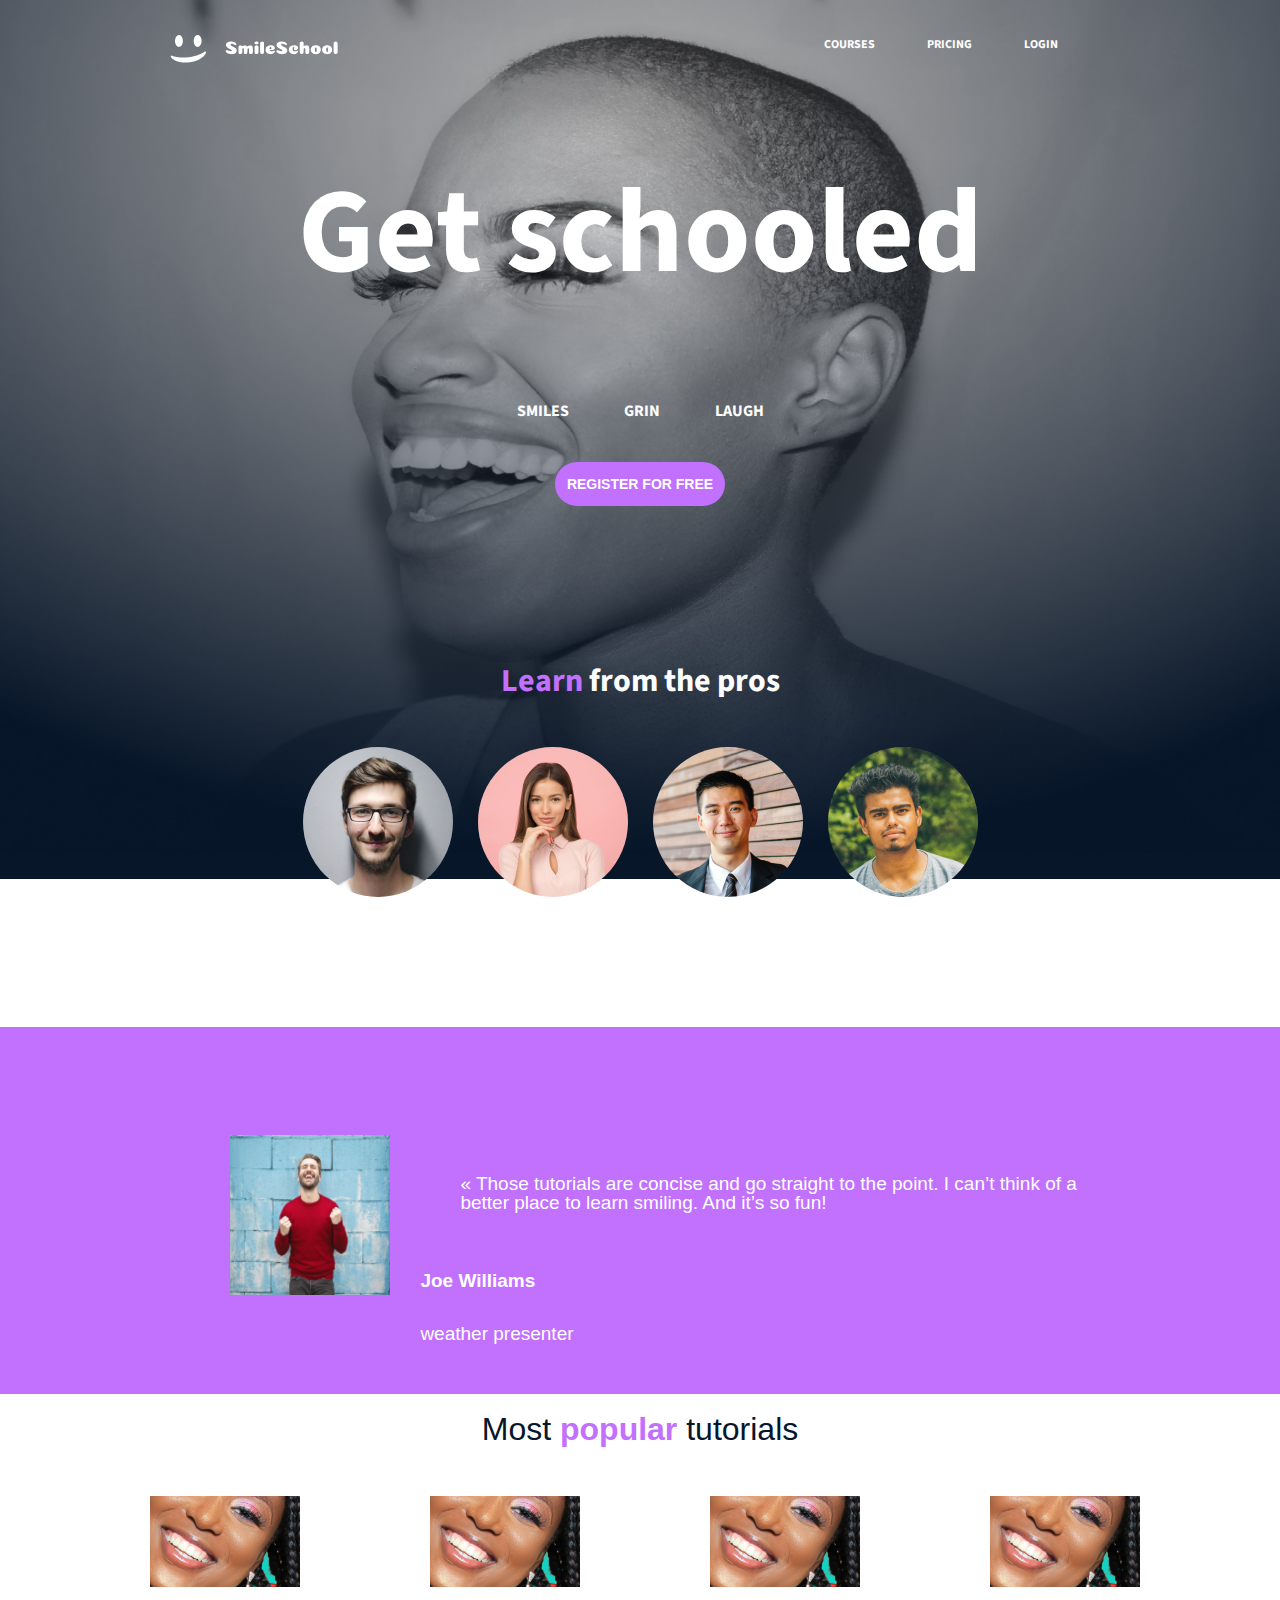
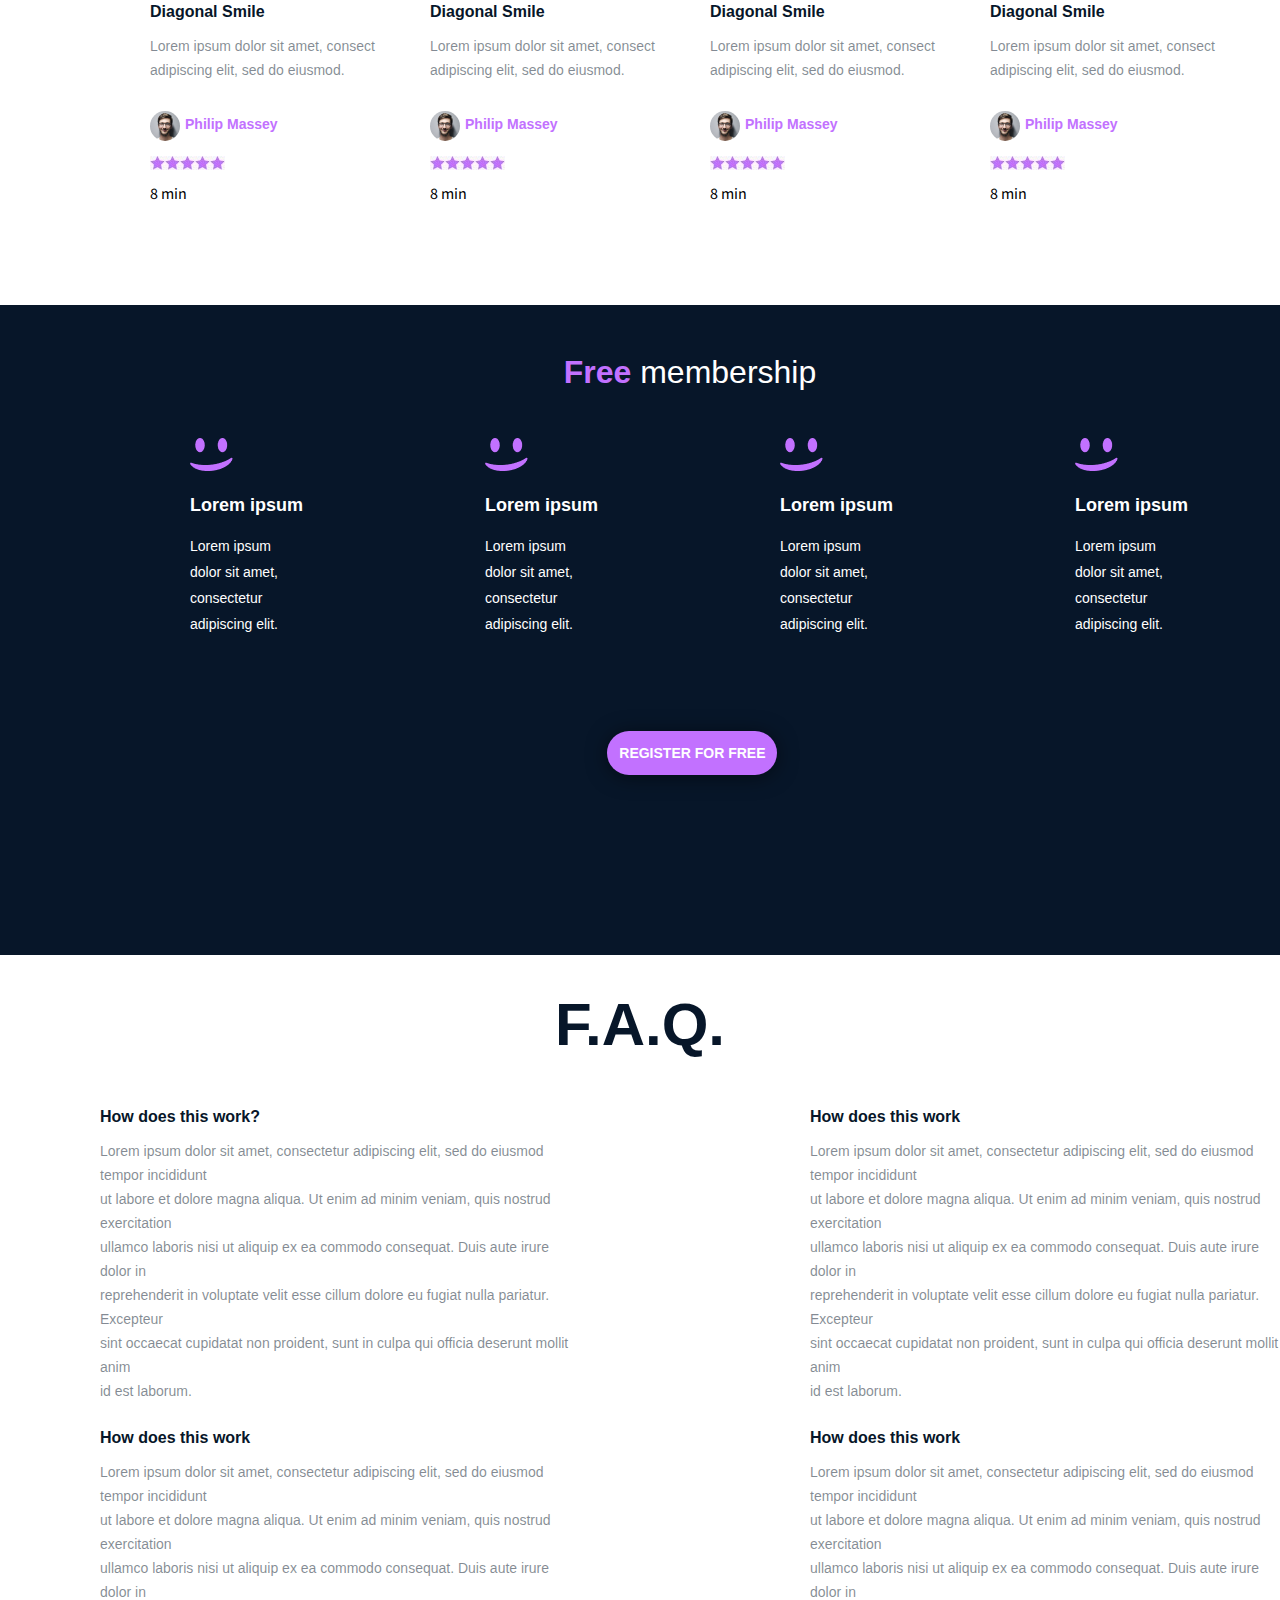
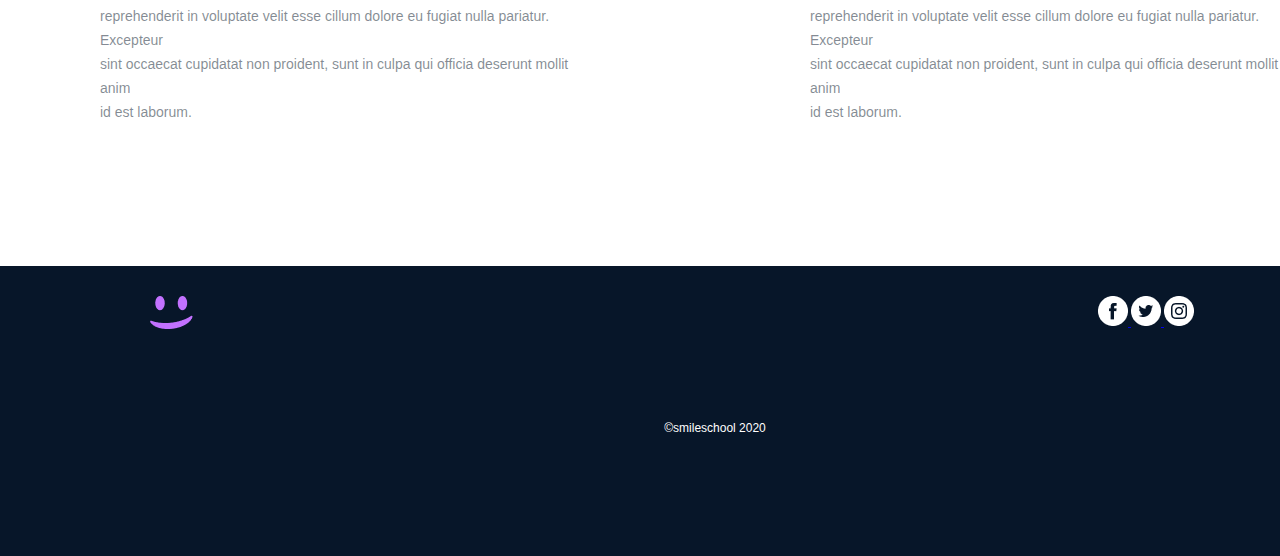
==== commit 22d6ea7c: "new changes" ====
--- a/css_advanced/index.html
+++ b/css_advanced/index.html
@@ -166,27 +166,29 @@
 				<h1 class="membership"><b class="free">Free</b> membership</h1>
                 <div class="fourth_section_div">
                     <div class="divs">
-                        <img src="Images/Happy Smile.png" alt="smile.png">
-                        <h2>Lorem ipsum</h2>
-                        <p>Lorem ipsum dolor sit amet,<br>consectetur adipiscing elit.</p>
-                    </div>
-                    <div class="divs">
-                        <img src="Images/Happy Smile.png" alt="smile.png">
-                        <h2>Lorem ipsum</h2>
-                        <p>Lorem ipsum dolor sit amet,<br>consectetur adipiscing elit.</p>
-                    </div>
-                    <div class="divs">
-                        <img src="Images/Happy Smile.png" alt="smile.png">
-                        <h2>Lorem ipsum</h2>
-                        <p>Lorem ipsum dolor sit amet,<br>consectetur adipiscing elit.</p>
-                    </div>
-                    <div class="divs">
-                        <img src="Images/Happy Smile.png" alt="smile.png">
-                        <h2>Lorem ipsum</h2>
-                        <p>Lorem ipsum dolor sit amet,<br>consectetur adipiscing elit.</p>
-                    </div>
-                </div>
-                <button> REGISTER FOR FREE</button>
+                        <img src="Images/smile.png" alt="smile.png">
+                        <h2>Lorem ipsum</h2>
+                        <p>Lorem ipsum dolor sit amet,<br>consectetur adipiscing elit.</p>
+                    </div>
+                    <div class="divs">
+                        <img src="Images/smile.png" alt="smile.png">
+                        <h2>Lorem ipsum</h2>
+                        <p>Lorem ipsum dolor sit amet,<br>consectetur adipiscing elit.</p>
+                    </div>
+                    <div class="divs">
+                        <img src="Images/smile.png" alt="smile.png">
+                        <h2>Lorem ipsum</h2>
+                        <p>Lorem ipsum dolor sit amet,<br>consectetur adipiscing elit.</p>
+                    </div>
+                    <div class="divs">
+                        <img src="Images/smile.png" alt="smile.png">
+                        <h2>Lorem ipsum</h2>
+                        <p>Lorem ipsum dolor sit amet,<br>consectetur adipiscing elit.</p>
+                    </div>
+                </div>
+                <div class="register">
+                    <button>REGISTER FOR FREE</button>
+                </div>
             </section>
             <h1 class="Q_and_A">F.A.Q.</h1>
             <div class="fifth_flex fifth_section_out_div">
--- a/css_advanced/style.css
+++ b/css_advanced/style.css
@@ -299,10 +299,11 @@
     display: flex;
     flex-direction: row;
 }
+.register_for_free {
+    color: #C271FF;
+}
 .fourth_section button {
-    width: 162px;
-    height: 44px;
-    flex-shrink: 0;
+   
     box-shadow: 0px 2px 20px 0px rgba(0, 0, 0, 0.50);
     position: relative;
     left: 43%;
@@ -353,7 +354,7 @@
     color: #071629;
     font-size: 60px;
     font-family: "Source Sans Pro", sans-serif;
-    font-weight: 300;
+    font-weight: 600;
     word-wrap: break-word;
 }
 .fifth_section_in_div h2 {
